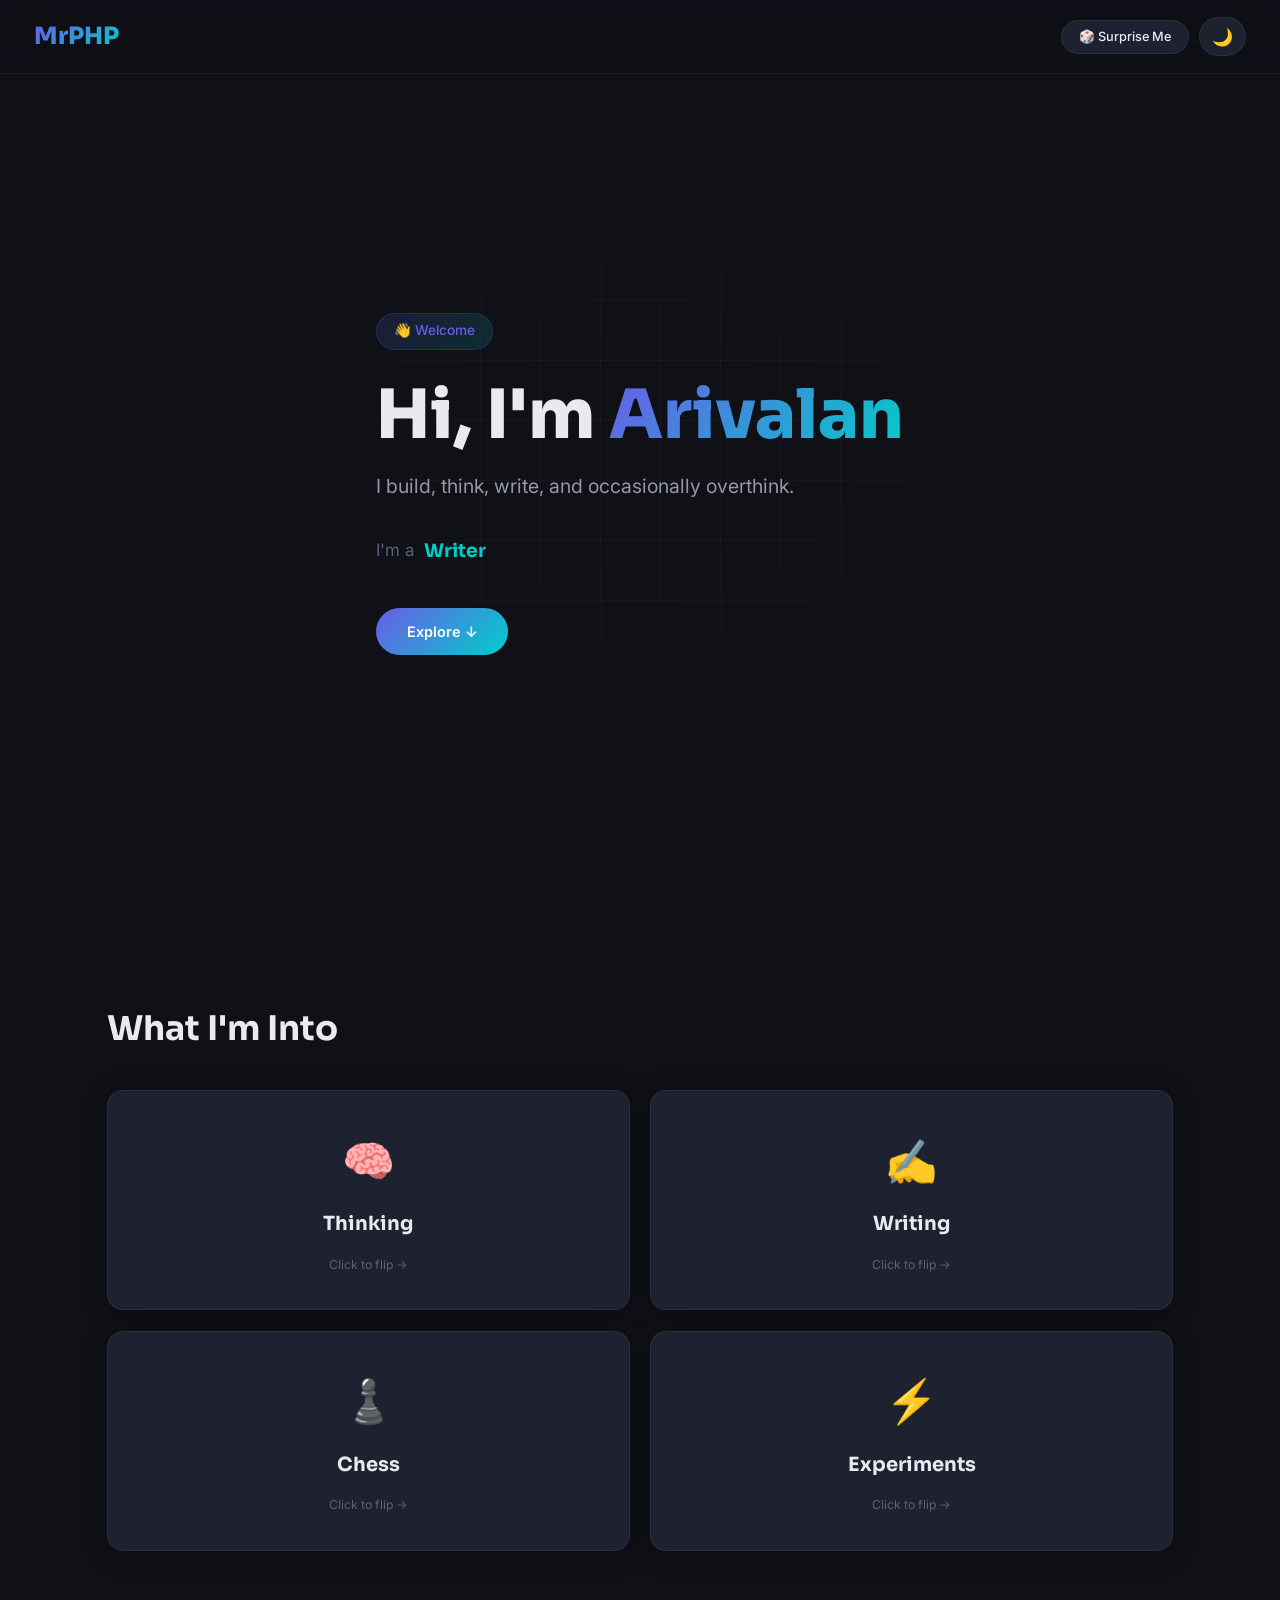
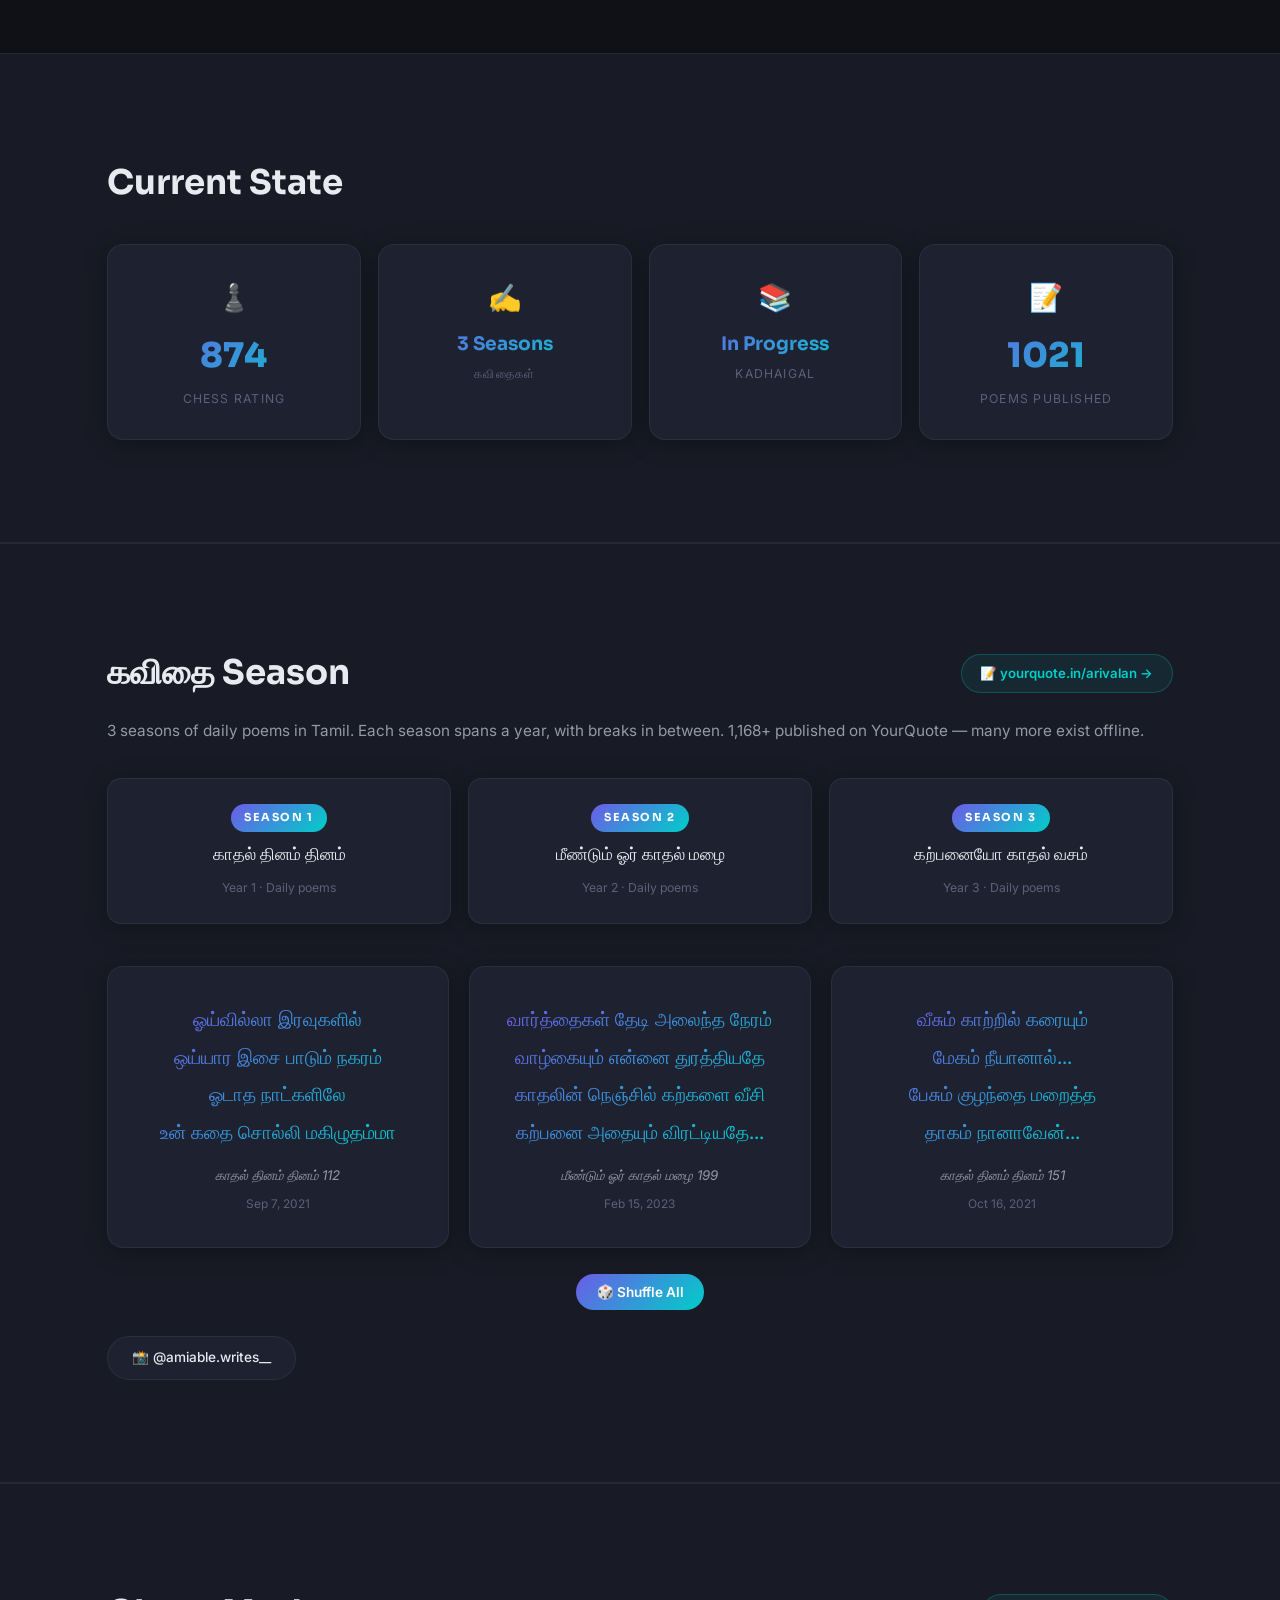
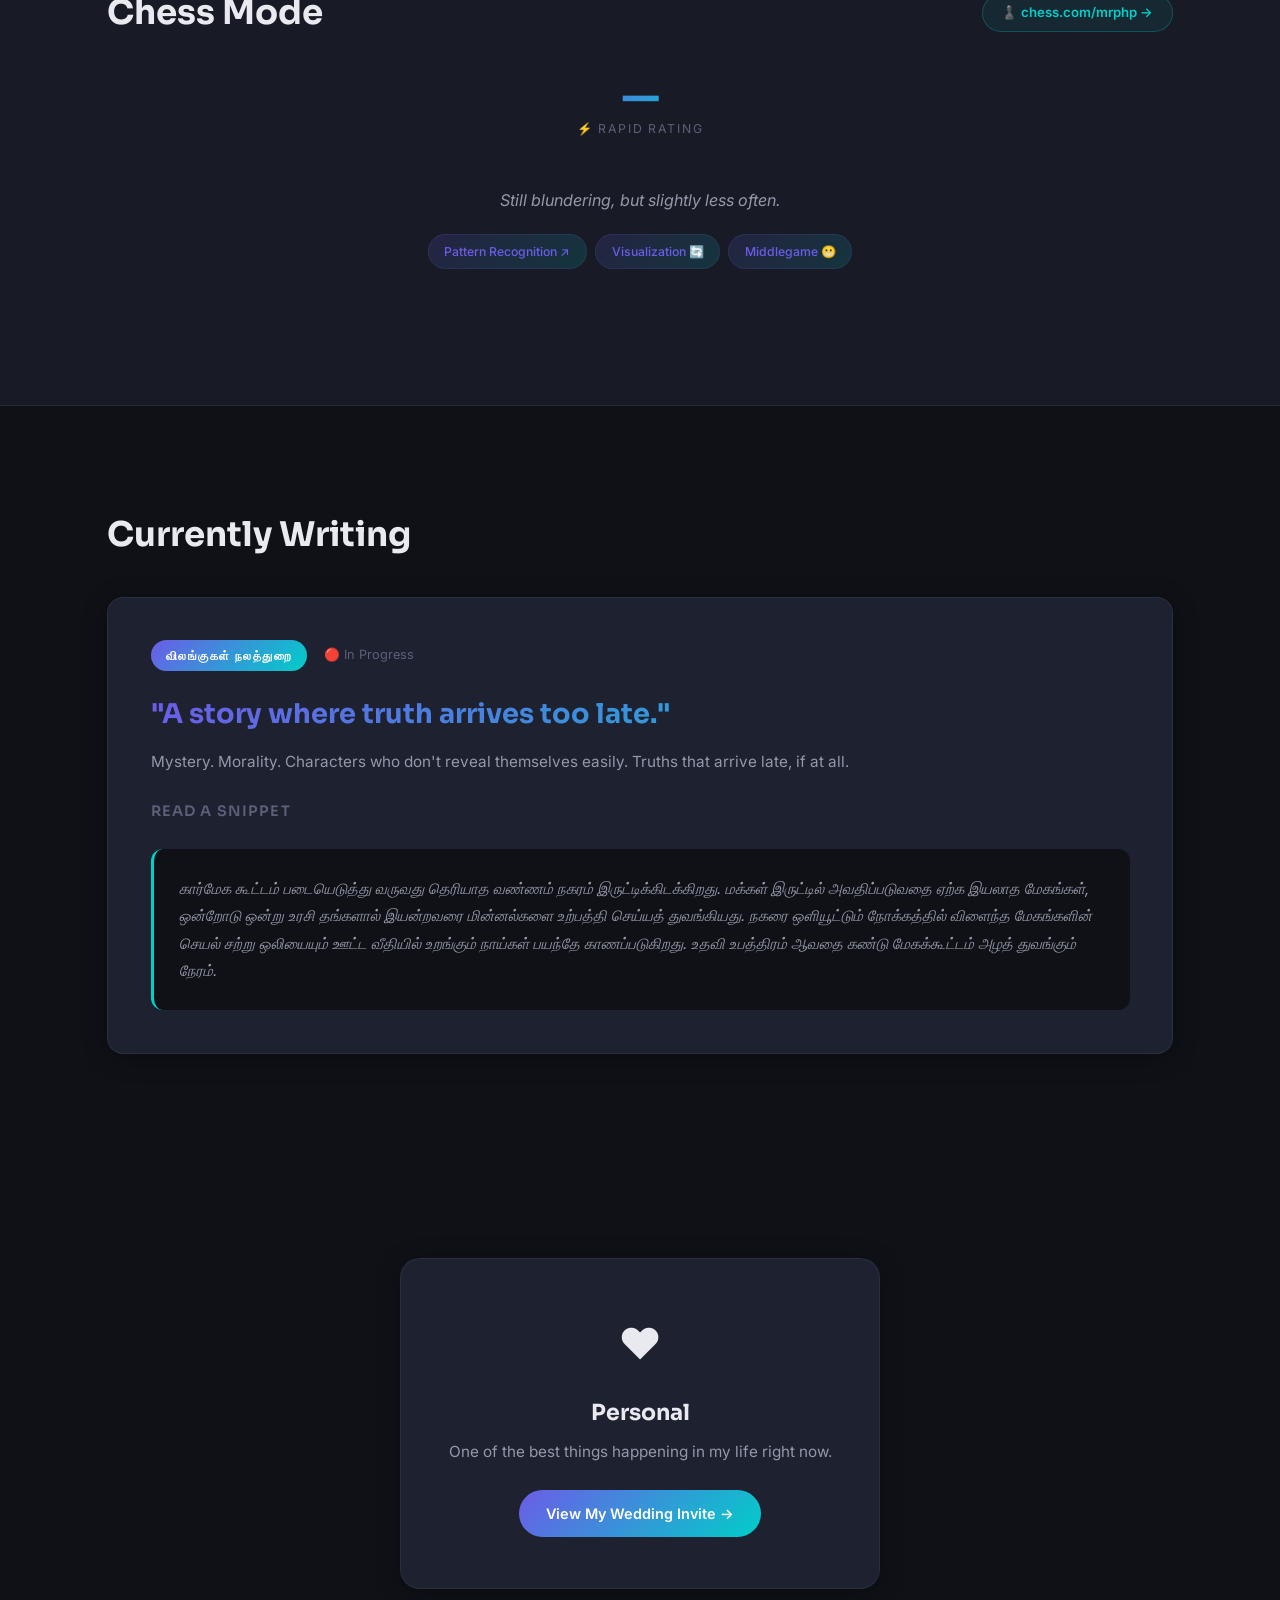
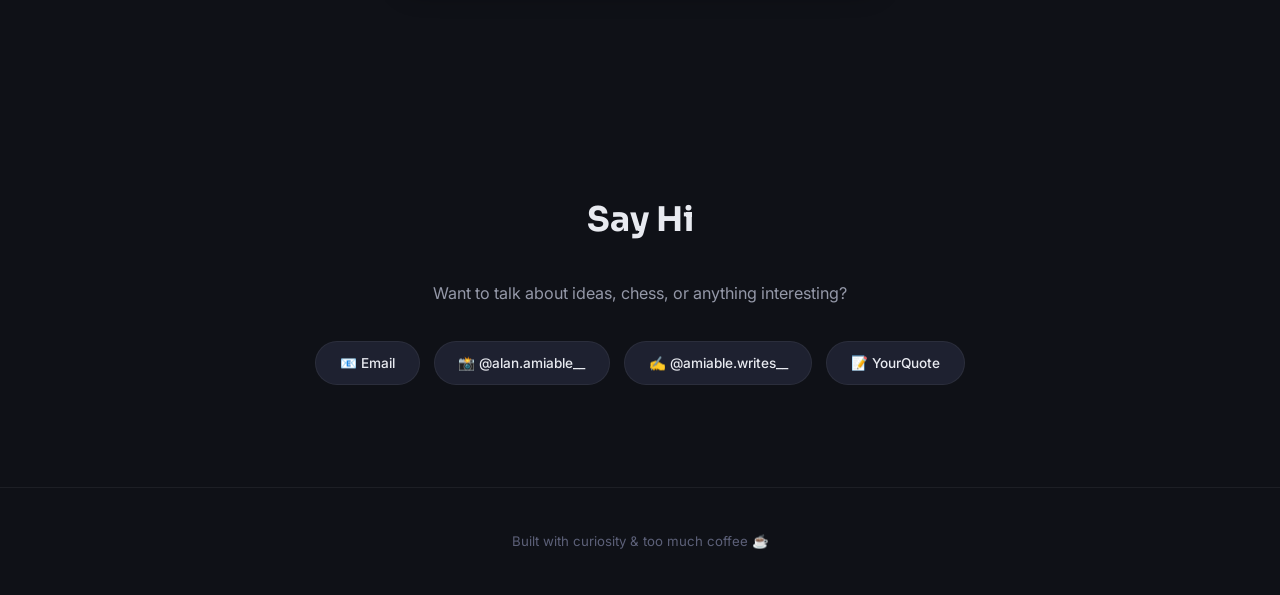
==== index.html @ 7b9184a6 "Initial commit: personal website with dynamic poem display, chess stats, and novel section" ====
<!DOCTYPE html>
<html lang="en" data-theme="dark">
<head>
  <meta charset="UTF-8">
  <meta name="viewport" content="width=device-width, initial-scale=1.0">
  <title>Arivalan Paramasivan</title>
  <meta name="description" content="I build, think, write, and occasionally overthink.">
  <link rel="preconnect" href="https://fonts.googleapis.com">
  <link rel="preconnect" href="https://fonts.gstatic.com" crossorigin>
  <link href="https://fonts.googleapis.com/css2?family=Sora:wght@400;600;700;800&family=Inter:wght@300;400;500;600&display=swap" rel="stylesheet">
  <link rel="stylesheet" href="style.css">
</head>
<body>

  <!-- Top Bar -->
  <header class="topbar">
    <span class="topbar-logo">MrPHP</span>
    <div class="topbar-actions">
      <button class="btn-surprise" id="surpriseBtn" title="Surprise Me">🎲 Surprise Me</button>
      <button class="btn-theme" id="themeToggle" title="Toggle theme">
        <span class="theme-icon">🌙</span>
      </button>
    </div>
  </header>

  <!-- Hero -->
  <section class="hero" id="hero">
    <div class="container">
      <div class="hero-badge">👋 Welcome</div>
      <h1 class="hero-title">Hi, I'm <span class="gradient-text">Arivalan</span></h1>
      <p class="hero-sub">I build, think, write, and occasionally overthink.</p>
      <div class="hero-roles">
        <span class="role-label">I'm a</span>
        <span class="role-value" id="roleRotator">Writer</span>
      </div>
      <a href="#interests" class="hero-cta">Explore ↓</a>
    </div>
    <div class="hero-grid-bg"></div>
  </section>

  <!-- What I'm Into -->
  <section class="section" id="interests">
    <div class="container">
      <h2 class="section-title">What I'm Into</h2>
      <div class="interest-grid">

        <div class="interest-card" data-card="thinking">
          <div class="card-inner">
            <div class="card-front">
              <span class="card-emoji">🧠</span>
              <h3>Thinking</h3>
              <p class="card-hint">Click to flip →</p>
            </div>
            <div class="card-back">
              <h3>🧠 Thinking</h3>
              <ul class="idea-list">
                <li>Most problems are badly framed questions.</li>
                <li>Certainty closes more doors than it opens.</li>
                <li>The best arguments are the ones you have with yourself.</li>
              </ul>
            </div>
          </div>
        </div>

        <div class="interest-card" data-card="writing">
          <div class="card-inner">
            <div class="card-front">
              <span class="card-emoji">✍️</span>
              <h3>Writing</h3>
              <p class="card-hint">Click to flip →</p>
            </div>
            <div class="card-back">
              <h3>✍️ Writing</h3>
              <p>Tamil novel in progress — mystery, morality & truth.</p>
              <p>3 seasons of daily poems · 1,168+ published</p>
              <div class="writing-links">
                <a href="https://www.yourquote.in/arivalan" class="chess-card-link" target="_blank" rel="noopener noreferrer">YourQuote →</a>
                <a href="https://www.instagram.com/amiable.writes__" class="chess-card-link" target="_blank" rel="noopener noreferrer">@amiable.writes__ →</a>
              </div>
            </div>
          </div>
        </div>

        <div class="interest-card" data-card="chess">
          <div class="card-inner">
            <div class="card-front">
              <span class="card-emoji">♟️</span>
              <h3>Chess</h3>
              <p class="card-hint">Click to flip →</p>
            </div>
            <div class="card-back">
              <h3>♟️ Chess</h3>
              <div class="chess-stats-mini" id="cardChessStats">
                <div class="chess-stat"><span class="stat-num" id="cardRapidRating">—</span><span class="stat-label">Rapid</span></div>
              </div>
              <p>Still blundering, but slightly less often.</p>
              <a href="https://www.chess.com/member/mrphp" class="chess-card-link" target="_blank" rel="noopener noreferrer">chess.com/mrphp →</a>
            </div>
          </div>
        </div>

        <div class="interest-card" data-card="experiments">
          <div class="card-inner">
            <div class="card-front">
              <span class="card-emoji">⚡</span>
              <h3>Experiments</h3>
              <p class="card-hint">Click to flip →</p>
            </div>
            <div class="card-back">
              <h3>⚡ Experiments</h3>
              <ul class="idea-list">
                <li>Building random side projects nobody asked for</li>
                <li>Exploring how psychology shapes decisions</li>
                <li>Trying to figure out what "done" really means</li>
              </ul>
            </div>
          </div>
        </div>
        </div>

      </div>
    </div>
  </section>

  <!-- Live Stats -->
  <section class="section section-stats" id="stats">
    <div class="container">
      <h2 class="section-title">Current State</h2>
      <div class="stats-grid">
        <div class="stat-card">
          <span class="stat-icon">♟️</span>
          <span class="stat-number" id="statChessRating" data-target="1000">0</span>
          <span class="stat-desc">Chess Rating</span>
        </div>
        <div class="stat-card">
          <span class="stat-icon">✍️</span>
          <span class="stat-number-text">3 Seasons</span>
          <span class="stat-desc">கவிதைகள்</span>
        </div>
        <div class="stat-card">
          <span class="stat-icon">📚</span>
          <span class="stat-number-text">In Progress</span>
          <span class="stat-desc">kadhaigal</span>
        </div>
        <div class="stat-card">
          <span class="stat-icon">📝</span>
          <span class="stat-number" id="statPoemCount" data-target="1168">0</span>
          <span class="stat-desc">Poems Published</span>
        </div>
      </div>
    </div>
  </section>

  <!-- Poem Section -->
  <section class="section section-poem" id="poem">
    <div class="container">
      <div class="poem-header">
        <h2 class="section-title">கவிதை Season</h2>
        <a href="https://www.yourquote.in/arivalan" class="chess-profile-link" target="_blank" rel="noopener noreferrer">📝 yourquote.in/arivalan →</a>
      </div>
      <p class="poem-subtitle">3 seasons of daily poems in Tamil. Each season spans a year, with breaks in between. <span id="yqPostCount">1,168</span>+ published on YourQuote — many more exist offline.</p>
      <div class="poem-seasons">
        <div class="season-card" data-season="காதல் தினம் தினம்">
          <span class="season-badge">Season 1</span>
          <span class="season-label">காதல் தினம் தினம்</span>
          <span class="season-meta">Year 1 · Daily poems</span>
        </div>
        <div class="season-card" data-season="மீண்டும் ஓர் காதல் மழை">
          <span class="season-badge">Season 2</span>
          <span class="season-label">மீண்டும் ஓர் காதல் மழை</span>
          <span class="season-meta">Year 2 · Daily poems</span>
        </div>
        <div class="season-card" data-season="கற்பனையோ காதல் வசம்">
          <span class="season-badge">Season 3</span>
          <span class="season-label">கற்பனையோ காதல் வசம்</span>
          <span class="season-meta">Year 3 · Daily poems</span>
        </div>
      </div>
      <div class="poem-trio" id="poemTrio">
        <div class="poem-card" id="poemCard0">
          <p class="poem-text">காதல் தினம் தினம்</p>
          <span class="poem-caption"></span>
          <span class="poem-date"></span>
        </div>
        <div class="poem-card" id="poemCard1">
          <p class="poem-text">மீண்டும் ஓர் காதல் மழை</p>
          <span class="poem-caption"></span>
          <span class="poem-date"></span>
        </div>
        <div class="poem-card" id="poemCard2">
          <p class="poem-text">கற்பனையோ காதல் வசம்</p>
          <span class="poem-caption"></span>
          <span class="poem-date"></span>
        </div>
      </div>
      <div class="poem-controls">
        <button class="btn-generate" id="shufflePoem">🎲 Shuffle All</button>
      </div>
      <div class="poem-links">
        <a href="https://www.instagram.com/amiable.writes__" class="contact-chip" target="_blank" rel="noopener noreferrer">📸 @amiable.writes__</a>
      </div>
    </div>
  </section>



  <!-- Chess -->
  <section class="section section-chess" id="chess">
    <div class="container">
      <div class="chess-title-row">
        <h2 class="section-title">Chess Mode</h2>
        <a href="https://www.chess.com/member/mrphp" class="chess-profile-link" target="_blank" rel="noopener noreferrer">♟️ chess.com/mrphp →</a>
      </div>
      <div class="chess-info-centered">
        <div class="chess-ratings-row" id="chessRatings">
          <div class="chess-rating-big">
            <span class="rating-num" id="rapidRating">—</span>
            <span class="rating-label">⚡ Rapid Rating</span>
          </div>
        </div>
        <div class="chess-record" id="chessRecord"></div>
        <p class="chess-tagline">Still blundering, but slightly less often.</p>
        <div class="chess-traits">
          <span class="trait">Pattern Recognition ↗</span>
          <span class="trait">Visualization 🔄</span>
          <span class="trait">Middlegame 😬</span>
        </div>
        <div class="chess-last-online" id="chessLastOnline"></div>
      </div>
    </div>
  </section>

  <!-- Novel -->
  <section class="section" id="novel">
    <div class="container">
      <h2 class="section-title">Currently Writing</h2>
      <div class="novel-card">
        <div class="novel-top">
          <span class="novel-badge">விலங்குகள் நலத்துறை</span>
          <span class="novel-status">🔴 In Progress</span>
        </div>
        <p class="novel-hook">"A story where truth arrives too late."</p>
        <p class="novel-desc">Mystery. Morality. Characters who don't reveal themselves easily. Truths that arrive late, if at all.</p>
        <h4 class="novel-snippet-header">Read a snippet</h4>
        <div class="novel-snippet open">
          <p class="novel-snippet-tamil">கார்மேக கூட்டம் படையெடுத்து வருவது தெரியாத வண்ணம் நகரம் இருட்டிக்கிடக்கிறது. மக்கள் இருட்டில் அவதிப்படுவதை ஏற்க இயலாத மேகங்கள், ஒன்றோடு ஒன்று உரசி தங்களால் இயன்றவரை மின்னல்களை உற்பத்தி செய்யத் துவங்கியது. நகரை ஒளியூட்டும் நோக்கத்தில் விளைந்த மேகங்களின் செயல் சற்று ஒலியையும் ஊட்ட வீதியில் உறங்கும் நாய்கள் பயந்தே காணப்படுகிறது. உதவி உபத்திரம் ஆவதை கண்டு மேகக்கூட்டம் அழத் துவங்கும் நேரம்.</p>
        </div>
      </div>
    </div>
  </section>

  <!-- Personal / Wedding -->
  <section class="section" id="personal">
    <div class="container">
      <div class="personal-card">
        <div class="personal-emoji">❤️</div>
        <h3>Personal</h3>
        <p>One of the best things happening in my life right now.</p>
        <a href="https://akshaya.weds.arivalan.in" class="wedding-link" target="_blank" rel="noopener noreferrer">
          View My Wedding Invite →
        </a>
      </div>
    </div>
  </section>

  <!-- Contact -->
  <section class="section" id="contact">
    <div class="container">
      <h2 class="section-title">Say Hi</h2>
      <p class="contact-sub">Want to talk about ideas, chess, or anything interesting?</p>
      <div class="contact-links">
        <a href="mailto:hello@arivalan.in" class="contact-chip">📧 Email</a>
        <a href="https://www.instagram.com/alan.amiable__" class="contact-chip" target="_blank" rel="noopener noreferrer">📸 @alan.amiable__</a>
        <a href="https://www.instagram.com/amiable.writes__" class="contact-chip" target="_blank" rel="noopener noreferrer">✍️ @amiable.writes__</a>
        <a href="https://www.yourquote.in/arivalan" class="contact-chip" target="_blank" rel="noopener noreferrer">📝 YourQuote</a>
      </div>
    </div>
  </section>

  <!-- Footer -->
  <footer class="footer">
    <p>Built with curiosity & too much coffee ☕</p>
  </footer>

  <script src="script.js"></script>
</body>
</html>
---- style.css ----
/* ============================================
   Arivalan — Interactive Personal Site
   ============================================ */

*, *::before, *::after { margin: 0; padding: 0; box-sizing: border-box; }

/* --- Theme Variables --- */
[data-theme="dark"] {
  --bg-primary: #0f1117;
  --bg-secondary: #181b25;
  --bg-card: #1e2130;
  --bg-card-hover: #262a3a;
  --text-primary: #e8eaf0;
  --text-secondary: #9498a8;
  --text-muted: #5c6078;
  --border: rgba(255, 255, 255, 0.06);
  --accent-1: #6c5ce7;
  --accent-2: #00cec9;
  --accent-3: #0984e3;
  --gradient: linear-gradient(135deg, #6c5ce7, #00cec9);
  --gradient-subtle: linear-gradient(135deg, rgba(108,92,231,0.15), rgba(0,206,201,0.15));
  --shadow-card: 0 4px 24px rgba(0,0,0,0.3);
  --shadow-card-hover: 0 12px 40px rgba(0,0,0,0.45);
}

[data-theme="light"] {
  --bg-primary: #f5f6fa;
  --bg-secondary: #ebedf3;
  --bg-card: #ffffff;
  --bg-card-hover: #f0f1f5;
  --text-primary: #1a1c2b;
  --text-secondary: #5a5e72;
  --text-muted: #9498a8;
  --border: rgba(0, 0, 0, 0.06);
  --accent-1: #6c5ce7;
  --accent-2: #00b894;
  --accent-3: #0984e3;
  --gradient: linear-gradient(135deg, #6c5ce7, #00b894);
  --gradient-subtle: linear-gradient(135deg, rgba(108,92,231,0.08), rgba(0,184,148,0.08));
  --shadow-card: 0 4px 20px rgba(0,0,0,0.06);
  --shadow-card-hover: 0 12px 36px rgba(0,0,0,0.1);
}

html { scroll-behavior: smooth; font-size: 17px; }

body {
  font-family: 'Inter', -apple-system, sans-serif;
  background: var(--bg-primary);
  color: var(--text-primary);
  line-height: 1.6;
  font-weight: 400;
  overflow-x: hidden;
  transition: background 0.4s ease, color 0.4s ease;
}

::selection {
  background: var(--accent-1);
  color: #fff;
}

.container {
  max-width: 1100px;
  margin: 0 auto;
  padding: 0 1rem;
}

/* --- Top Bar --- */
.topbar {
  position: fixed;
  top: 0;
  left: 0;
  right: 0;
  z-index: 200;
  display: flex;
  align-items: center;
  justify-content: space-between;
  padding: 1rem 2rem;
  background: rgba(15, 17, 23, 0.7);
  backdrop-filter: blur(16px);
  -webkit-backdrop-filter: blur(16px);
  border-bottom: 1px solid var(--border);
  transition: background 0.4s ease;
}

[data-theme="light"] .topbar {
  background: rgba(245, 246, 250, 0.8);
}

.topbar-logo {
  font-family: 'Sora', sans-serif;
  font-size: 1.4rem;
  font-weight: 800;
  background: var(--gradient);
  -webkit-background-clip: text;
  -webkit-text-fill-color: transparent;
  background-clip: text;
}

.topbar-actions {
  display: flex;
  align-items: center;
  gap: 0.6rem;
}

.btn-surprise, .btn-theme {
  font-family: 'Inter', sans-serif;
  font-size: 0.75rem;
  font-weight: 500;
  padding: 0.5rem 1rem;
  border-radius: 100px;
  border: 1px solid var(--border);
  background: var(--bg-card);
  color: var(--text-primary);
  cursor: pointer;
  transition: all 0.3s ease;
}

.btn-surprise:hover, .btn-theme:hover {
  background: var(--bg-card-hover);
  border-color: var(--accent-1);
  transform: translateY(-1px);
}

.btn-theme {
  padding: 0.5rem 0.7rem;
}

.theme-icon { font-size: 1rem; }

/* --- Hero --- */
.hero {
  min-height: 100vh;
  display: flex;
  align-items: center;
  position: relative;
  overflow: hidden;
  padding-top: 4rem;
}

.hero-grid-bg {
  position: absolute;
  inset: 0;
  background-image:
    linear-gradient(var(--border) 1px, transparent 1px),
    linear-gradient(90deg, var(--border) 1px, transparent 1px);
  background-size: 60px 60px;
  mask-image: radial-gradient(ellipse 60% 60% at 50% 50%, black 20%, transparent 70%);
  -webkit-mask-image: radial-gradient(ellipse 60% 60% at 50% 50%, black 20%, transparent 70%);
  opacity: 0.5;
}

.hero .container {
  position: relative;
  z-index: 1;
}

.hero-badge {
  display: inline-block;
  font-size: 0.8rem;
  font-weight: 500;
  padding: 0.4rem 1rem;
  border-radius: 100px;
  background: var(--gradient-subtle);
  color: var(--accent-1);
  border: 1px solid rgba(108,92,231,0.2);
  margin-bottom: 1.5rem;
  animation: fadeInDown 0.6s ease;
}

.hero-title {
  font-family: 'Sora', sans-serif;
  font-size: 4rem;
  font-weight: 800;
  line-height: 1.15;
  margin-bottom: 1rem;
  animation: fadeInDown 0.6s ease 0.15s both;
}

.gradient-text {
  background: var(--gradient);
  -webkit-background-clip: text;
  -webkit-text-fill-color: transparent;
  background-clip: text;
}

.hero-sub {
  font-size: 1.15rem;
  color: var(--text-secondary);
  margin-bottom: 2rem;
  max-width: 500px;
  animation: fadeInDown 0.6s ease 0.3s both;
}

.hero-roles {
  display: flex;
  align-items: center;
  gap: 0.6rem;
  margin-bottom: 2.5rem;
  animation: fadeInDown 0.6s ease 0.45s both;
}

.role-label {
  font-size: 1rem;
  color: var(--text-muted);
}

.role-value {
  font-family: 'Sora', sans-serif;
  font-size: 1.1rem;
  font-weight: 700;
  color: var(--accent-2);
  min-width: 160px;
  transition: opacity 0.3s ease;
}

.hero-cta {
  display: inline-flex;
  align-items: center;
  font-family: 'Inter', sans-serif;
  font-size: 0.85rem;
  font-weight: 600;
  color: #fff;
  background: var(--gradient);
  padding: 0.7rem 1.8rem;
  border-radius: 100px;
  text-decoration: none;
  transition: all 0.3s ease;
  animation: fadeInDown 0.6s ease 0.6s both;
}

.hero-cta:hover {
  transform: translateY(-3px);
  box-shadow: 0 8px 30px rgba(108,92,231,0.35);
}

/* --- Section Shared --- */
.section {
  padding: 6rem 0;
}

.section-title {
  font-family: 'Sora', sans-serif;
  font-size: 2rem;
  font-weight: 700;
  margin-bottom: 2rem;
}

/* --- Interest Cards (3D Flip) --- */
.interest-grid {
  display: grid;
  grid-template-columns: 1fr 1fr;
  gap: 1.2rem;
}

.interest-card {
  position: relative;
  border-radius: 16px;
  perspective: 800px;
  cursor: pointer;
  height: 220px;
}

.card-inner {
  position: relative;
  width: 100%;
  height: 100%;
  transition: transform 0.6s cubic-bezier(0.4, 0, 0.2, 1);
  transform-style: preserve-3d;
}

.interest-card.flipped .card-inner {
  transform: rotateY(180deg);
}

.card-front,
.card-back {
  position: absolute;
  top: 0;
  left: 0;
  width: 100%;
  height: 100%;
  backface-visibility: hidden;
  -webkit-backface-visibility: hidden;
  border-radius: 16px;
  background: var(--bg-card);
  border: 1px solid var(--border);
  box-shadow: var(--shadow-card);
  overflow: hidden;
}

.interest-card:hover .card-inner {
  box-shadow: var(--shadow-card-hover);
}

.card-front {
  padding: 2rem;
  text-align: center;
  display: flex;
  flex-direction: column;
  align-items: center;
  justify-content: center;
}

.card-emoji {
  font-size: 2.5rem;
  display: block;
  margin-bottom: 0.8rem;
}

.card-front h3 {
  font-family: 'Sora', sans-serif;
  font-size: 1.15rem;
  font-weight: 700;
  margin-bottom: 0.3rem;
}

.card-hint {
  font-size: 0.72rem;
  color: var(--text-muted);
  margin-top: 0.6rem;
}

.card-back {
  transform: rotateY(180deg);
  padding: 1.5rem;
  display: flex;
  flex-direction: column;
  justify-content: center;
  overflow-y: auto;
}

.card-back h3 {
  font-family: 'Sora', sans-serif;
  font-size: 1rem;
  font-weight: 700;
  margin-bottom: 0.8rem;
}

.card-back p {
  font-size: 0.82rem;
  color: var(--text-secondary);
  margin-bottom: 0.5rem;
  line-height: 1.6;
}

.idea-list {
  list-style: none;
  display: flex;
  flex-direction: column;
  gap: 0.5rem;
}

.idea-list li {
  font-size: 0.82rem;
  color: var(--text-secondary);
  padding: 0.5rem 0.8rem;
  background: var(--bg-primary);
  border-radius: 8px;
  border-left: 3px solid var(--accent-1);
  line-height: 1.4;
}

.writing-links {
  display: flex;
  gap: 0.6rem;
  flex-wrap: wrap;
  margin-top: 0.4rem;
}

.chess-stats-mini {
  display: flex;
  gap: 2rem;
  margin-bottom: 0.5rem;
}

.chess-stat {
  display: flex;
  flex-direction: column;
}

.stat-num {
  font-family: 'Sora', sans-serif;
  font-size: 1.8rem;
  font-weight: 800;
  background: var(--gradient);
  -webkit-background-clip: text;
  -webkit-text-fill-color: transparent;
  background-clip: text;
}

.stat-label {
  font-size: 0.7rem;
  color: var(--text-muted);
  text-transform: uppercase;
  letter-spacing: 0.1em;
}

/* --- Stats --- */
.section-stats {
  background: var(--bg-secondary);
  border-top: 1px solid var(--border);
  border-bottom: 1px solid var(--border);
}

.stats-grid {
  display: grid;
  grid-template-columns: repeat(4, 1fr);
  gap: 1rem;
}

.stat-card {
  text-align: center;
  padding: 1.8rem 1rem;
  background: var(--bg-card);
  border-radius: 16px;
  border: 1px solid var(--border);
  box-shadow: var(--shadow-card);
  transition: transform 0.3s ease, box-shadow 0.3s ease;
}

.stat-card:hover {
  transform: translateY(-4px);
  box-shadow: var(--shadow-card-hover);
}

.stat-icon {
  font-size: 1.6rem;
  display: block;
  margin-bottom: 0.6rem;
}

.stat-number, .stat-number-text {
  font-family: 'Sora', sans-serif;
  font-size: 2rem;
  font-weight: 800;
  display: block;
  background: var(--gradient);
  -webkit-background-clip: text;
  -webkit-text-fill-color: transparent;
  background-clip: text;
}

.stat-number-text {
  font-size: 1.1rem;
  font-weight: 700;
}

.stat-desc {
  font-size: 0.72rem;
  color: var(--text-muted);
  text-transform: uppercase;
  letter-spacing: 0.1em;
  margin-top: 0.3rem;
  display: block;
}

/* --- Snippets Carousel --- */
.snippets-carousel {
  position: relative;
}

.snippets-track {
  display: flex;
  gap: 1rem;
  overflow-x: auto;
  scroll-snap-type: x mandatory;
  scrollbar-width: none;
  -ms-overflow-style: none;
  padding-bottom: 1rem;
}

.snippets-track::-webkit-scrollbar { display: none; }

.snippet-card {
  flex: 0 0 300px;
  scroll-snap-align: start;
  background: var(--bg-card);
  border: 1px solid var(--border);
  border-radius: 16px;
  padding: 2rem;
  box-shadow: var(--shadow-card);
  transition: all 0.3s ease;
  cursor: default;
}

.snippet-card:hover {
  transform: translateY(-4px);
  box-shadow: var(--shadow-card-hover);
  border-color: var(--accent-2);
}

.snippet-card p {
  font-size: 0.95rem;
  color: var(--text-secondary);
  font-style: italic;
  line-height: 1.7;
}

.carousel-controls {
  display: flex;
  gap: 0.5rem;
  margin-top: 1.2rem;
}

.carousel-btn {
  width: 40px;
  height: 40px;
  border-radius: 10px;
  background: var(--bg-card);
  border: 1px solid var(--border);
  color: var(--text-primary);
  font-size: 1rem;
  cursor: pointer;
  transition: all 0.3s ease;
}

.carousel-btn:hover {
  background: var(--accent-1);
  color: #fff;
  border-color: var(--accent-1);
}

/* --- Random Thoughts --- */
.thoughts-header {
  display: flex;
  align-items: center;
  justify-content: space-between;
  flex-wrap: wrap;
  gap: 1rem;
  margin-bottom: 2rem;
}

.thoughts-header .section-title {
  margin-bottom: 0;
}

.btn-generate {
  font-family: 'Inter', sans-serif;
  font-size: 0.8rem;
  font-weight: 600;
  padding: 0.6rem 1.2rem;
  border-radius: 100px;
  background: var(--gradient);
  color: #fff;
  border: none;
  cursor: pointer;
  transition: all 0.3s ease;
}

.btn-generate:hover {
  transform: translateY(-2px);
  box-shadow: 0 6px 24px rgba(108,92,231,0.3);
}

.generated-thought {
  background: var(--bg-card);
  border: 1px solid var(--border);
  border-radius: 16px;
  padding: 1.5rem 2rem;
  margin-bottom: 2rem;
  min-height: 60px;
  display: flex;
  align-items: center;
  box-shadow: var(--shadow-card);
  transition: border-color 0.3s ease;
}

.generated-thought.flash {
  border-color: var(--accent-1);
}

.generated-thought p {
  font-size: 1rem;
  font-style: italic;
  color: var(--text-secondary);
}

.thoughts-grid {
  display: grid;
  grid-template-columns: repeat(3, 1fr);
  gap: 1rem;
}

.thought-tile {
  background: var(--bg-card);
  border: 1px solid var(--border);
  border-radius: 14px;
  padding: 1.5rem;
  text-align: center;
  cursor: default;
  position: relative;
  overflow: hidden;
  min-height: 100px;
  display: flex;
  align-items: center;
  justify-content: center;
  box-shadow: var(--shadow-card);
  transition: all 0.4s ease;
}

.thought-tile:hover {
  background: var(--accent-1);
  border-color: var(--accent-1);
  transform: translateY(-3px) scale(1.02);
  box-shadow: 0 8px 30px rgba(108,92,231,0.35);
}

.thought-visible {
  font-size: 0.8rem;
  font-weight: 600;
  color: var(--text-muted);
  text-transform: uppercase;
  letter-spacing: 0.12em;
  transition: opacity 0.3s ease;
}

.thought-hidden {
  position: absolute;
  inset: 0;
  display: flex;
  align-items: center;
  justify-content: center;
  padding: 1.2rem;
  font-size: 0.88rem;
  color: #fff;
  font-weight: 500;
  opacity: 0;
  transition: opacity 0.3s ease;
  line-height: 1.5;
}

.thought-tile:hover .thought-visible { opacity: 0; }
.thought-tile:hover .thought-hidden { opacity: 1; }

/* --- Chess Section --- */
.section-chess {
  background: var(--bg-secondary);
  border-top: 1px solid var(--border);
  border-bottom: 1px solid var(--border);
}

.chess-title-row {
  display: flex;
  align-items: center;
  justify-content: space-between;
  flex-wrap: wrap;
  gap: 1rem;
  margin-bottom: 2rem;
}

.chess-title-row .section-title {
  margin-bottom: 0;
}

.chess-profile-link {
  font-family: 'Inter', sans-serif;
  font-size: 0.78rem;
  font-weight: 600;
  color: var(--accent-2);
  text-decoration: none;
  padding: 0.45rem 1.1rem;
  border-radius: 100px;
  border: 1px solid rgba(0,206,201,0.25);
  background: rgba(0,206,201,0.08);
  transition: all 0.3s ease;
}

.chess-profile-link:hover {
  background: var(--accent-2);
  color: #fff;
  border-color: var(--accent-2);
  transform: translateY(-2px);
}

.chess-info-centered {
  display: flex;
  flex-direction: column;
  align-items: center;
  text-align: center;
  gap: 1.2rem;
}

.chess-info-centered .chess-ratings-row {
  justify-content: center;
}

.chess-info-centered .chess-record {
  justify-content: center;
}

.chess-info-centered .chess-traits {
  justify-content: center;
}

.mini-board {
  display: grid;
  grid-template-columns: repeat(8, 1fr);
  aspect-ratio: 1;
  border-radius: 12px;
  overflow: hidden;
  box-shadow: var(--shadow-card);
  border: 2px solid var(--border);
}

.board-cell {
  aspect-ratio: 1;
  display: flex;
  align-items: center;
  justify-content: center;
  font-size: 1.3rem;
  transition: background 0.2s ease;
  cursor: default;
  user-select: none;
}

.board-cell.light { background: #e8dcc8; }
.board-cell.dark { background: #b58863; }

.board-cell:hover {
  filter: brightness(1.1);
}

.chess-info {
  display: flex;
  flex-direction: column;
  gap: 1.2rem;
}

.chess-ratings-row {
  display: flex;
  gap: 2rem;
  flex-wrap: wrap;
}

.chess-rating-big {
  display: flex;
  flex-direction: column;
}

.rating-num {
  font-family: 'Sora', sans-serif;
  font-size: 2.4rem;
  font-weight: 800;
  background: var(--gradient);
  -webkit-background-clip: text;
  -webkit-text-fill-color: transparent;
  background-clip: text;
  line-height: 1.1;
}

.chess-record {
  display: flex;
  gap: 1rem;
  flex-wrap: wrap;
  margin-top: 0.5rem;
}

.record-item {
  font-size: 0.72rem;
  font-weight: 600;
  padding: 0.3rem 0.7rem;
  border-radius: 8px;
  background: var(--bg-card);
  border: 1px solid var(--border);
}

.record-item.wins { color: #00b894; }
.record-item.losses { color: #e17055; }
.record-item.draws { color: var(--text-muted); }

.chess-last-online {
  margin-top: 0.8rem;
  font-size: 0.72rem;
  color: var(--text-muted);
}

.chess-card-link {
  display: inline-block;
  margin-top: 0.8rem;
  font-size: 0.78rem;
  font-weight: 600;
  color: var(--accent-2);
  text-decoration: none;
  transition: color 0.3s ease;
}

.chess-card-link:hover {
  color: var(--accent-1);
}

.rating-label {
  font-size: 0.72rem;
  text-transform: uppercase;
  letter-spacing: 0.15em;
  color: var(--text-muted);
}

.chess-tagline {
  font-size: 0.95rem;
  color: var(--text-secondary);
  font-style: italic;
}

.chess-traits {
  display: flex;
  flex-wrap: wrap;
  gap: 0.5rem;
}

.trait {
  font-size: 0.72rem;
  font-weight: 500;
  padding: 0.4rem 0.9rem;
  border-radius: 100px;
  background: var(--gradient-subtle);
  color: var(--accent-1);
  border: 1px solid rgba(108,92,231,0.15);
}

/* --- Novel --- */
.novel-card {
  background: var(--bg-card);
  border: 1px solid var(--border);
  border-radius: 16px;
  padding: 2.5rem;
  box-shadow: var(--shadow-card);
}

.novel-top {
  display: flex;
  align-items: center;
  gap: 1rem;
  margin-bottom: 1.5rem;
}

.novel-badge {
  font-size: 0.7rem;
  font-weight: 600;
  text-transform: uppercase;
  letter-spacing: 0.12em;
  padding: 0.35rem 0.9rem;
  border-radius: 100px;
  background: var(--gradient);
  color: #fff;
}

.novel-status {
  font-size: 0.75rem;
  color: var(--text-muted);
}

.novel-hook {
  font-family: 'Sora', sans-serif;
  font-size: 1.6rem;
  font-weight: 700;
  margin-bottom: 1rem;
  line-height: 1.3;
  background: var(--gradient);
  -webkit-background-clip: text;
  -webkit-text-fill-color: transparent;
  background-clip: text;
}

.novel-desc {
  font-size: 0.9rem;
  color: var(--text-secondary);
  margin-bottom: 1.5rem;
  line-height: 1.7;
}

.btn-snippet {
  font-family: 'Inter', sans-serif;
  font-size: 0.8rem;
  font-weight: 600;
  padding: 0.5rem 1.2rem;
  border-radius: 10px;
  background: var(--bg-primary);
  color: var(--text-primary);
  border: 1px solid var(--border);
  cursor: pointer;
  transition: all 0.3s ease;
}

.btn-snippet:hover {
  background: var(--accent-1);
  color: #fff;
  border-color: var(--accent-1);
}

.novel-snippet {
  margin-top: 1.5rem;
  padding: 1.5rem;
  background: var(--bg-primary);
  border-radius: 12px;
  border-left: 3px solid var(--accent-2);
}

.novel-snippet-header {
  font-family: 'Sora', sans-serif;
  font-size: 0.85rem;
  font-weight: 600;
  color: var(--text-muted);
  text-transform: uppercase;
  letter-spacing: 0.08em;
  margin-top: 1.2rem;
  margin-bottom: 0;
}

.novel-snippet p {
  font-size: 0.9rem;
  color: var(--text-secondary);
  font-style: italic;
  line-height: 1.8;
}

.novel-snippet-tamil {
  font-size: 1rem;
  line-height: 2.2;
}

/* --- Poem Section --- */
.section-poem {
  background: var(--bg-secondary);
  border-top: 1px solid var(--border);
  border-bottom: 1px solid var(--border);
}

.poem-header {
  display: flex;
  align-items: center;
  justify-content: space-between;
  flex-wrap: wrap;
  gap: 1rem;
  margin-bottom: 1rem;
}

.poem-header .section-title {
  margin-bottom: 0;
}

.poem-subtitle {
  font-size: 0.9rem;
  color: var(--text-secondary);
  margin-bottom: 2rem;
  line-height: 1.7;
}

.poem-seasons {
  display: grid;
  grid-template-columns: repeat(3, 1fr);
  gap: 1rem;
  margin-bottom: 2.5rem;
}

.season-card {
  background: var(--bg-card);
  border: 1px solid var(--border);
  border-radius: 14px;
  padding: 1.5rem;
  text-align: center;
  display: flex;
  flex-direction: column;
  gap: 0.6rem;
  box-shadow: var(--shadow-card);
  transition: all 0.3s ease;
}

.season-card:hover {
  transform: translateY(-4px);
  box-shadow: var(--shadow-card-hover);
  border-color: var(--accent-1);
}

.season-card.active {
  border-color: var(--accent-1);
  box-shadow: var(--shadow-card-hover), 0 0 0 2px var(--accent-1);
  transform: translateY(-4px);
}

.season-card {
  cursor: pointer;
}

.season-badge {
  display: inline-block;
  font-family: 'Sora', sans-serif;
  font-size: 0.65rem;
  font-weight: 700;
  text-transform: uppercase;
  letter-spacing: 0.14em;
  padding: 0.3rem 0.8rem;
  border-radius: 100px;
  background: var(--gradient);
  color: #fff;
  align-self: center;
}

.season-label {
  font-size: 1rem;
  font-weight: 500;
  color: var(--text-primary);
  line-height: 1.5;
}

.season-meta {
  font-size: 0.72rem;
  color: var(--text-muted);
}

.poem-trio {
  display: grid;
  grid-template-columns: repeat(3, 1fr);
  gap: 1.2rem;
  margin-bottom: 1.5rem;
}

.poem-card {
  text-align: center;
  padding: 2rem 1.5rem;
  background: var(--bg-card);
  border: 1px solid var(--border);
  border-radius: 16px;
  box-shadow: var(--shadow-card);
  min-height: 160px;
  display: flex;
  flex-direction: column;
  align-items: center;
  justify-content: center;
  transition: transform 0.3s ease, box-shadow 0.3s ease, opacity 0.25s ease;
}

.poem-card:hover {
  transform: translateY(-4px);
  box-shadow: var(--shadow-card), 0 8px 24px rgba(108, 92, 231, 0.12);
}

.poem-text {
  font-size: 1.1rem;
  font-weight: 500;
  line-height: 2;
  background: var(--gradient);
  -webkit-background-clip: text;
  -webkit-text-fill-color: transparent;
  background-clip: text;
  white-space: pre-line;
  margin: 0;
}

.poem-caption {
  display: block;
  margin-top: 0.8rem;
  font-size: 0.78rem;
  color: var(--text-secondary);
  font-style: italic;
}

.poem-card .poem-date {
  display: block;
  margin-top: 0.5rem;
  font-size: 0.7rem;
  color: var(--text-muted);
}

.poem-controls {
  display: flex;
  justify-content: center;
  margin-bottom: 1.5rem;
}

@media (max-width: 768px) {
  .poem-trio {
    grid-template-columns: 1fr;
  }
}

.snippet-date {
  display: block;
  margin-top: 0.6rem;
  font-size: 0.7rem;
  color: var(--text-muted);
  font-style: italic;
}

.snippet-caption {
  display: block;
  margin-top: 0.5rem;
  font-size: 0.75rem;
  color: var(--text-secondary);
  font-style: italic;
}

.poem-links {
  display: flex;
  gap: 0.6rem;
  flex-wrap: wrap;
}

/* Writing card Tamil poem sample */
.poem-sample {
  margin: 0.8rem 0;
  padding: 1rem;
  background: var(--bg-primary);
  border-radius: 10px;
  text-align: center;
}

.tamil-poem {
  font-size: 0.95rem;
  font-weight: 500;
  line-height: 2;
  color: var(--accent-2);
}

.writing-links {
  display: flex;
  gap: 1.2rem;
  flex-wrap: wrap;
  margin-top: 0.6rem;
}

/* --- Personal / Wedding --- */
.personal-card {
  text-align: center;
  max-width: 480px;
  margin: 0 auto;
  padding: 3rem 2.5rem;
  background: var(--bg-card);
  border: 1px solid var(--border);
  border-radius: 20px;
  box-shadow: var(--shadow-card);
  transition: all 0.4s ease;
}

.personal-card:hover {
  transform: translateY(-6px);
  box-shadow: var(--shadow-card-hover);
}

.personal-emoji {
  font-size: 2.5rem;
  margin-bottom: 1rem;
}

.personal-card h3 {
  font-family: 'Sora', sans-serif;
  font-size: 1.3rem;
  font-weight: 700;
  margin-bottom: 0.6rem;
}

.personal-card p {
  font-size: 0.9rem;
  color: var(--text-secondary);
  margin-bottom: 1.5rem;
}

.wedding-link {
  display: inline-flex;
  align-items: center;
  font-family: 'Inter', sans-serif;
  font-size: 0.85rem;
  font-weight: 600;
  color: #fff;
  background: var(--gradient);
  padding: 0.7rem 1.6rem;
  border-radius: 100px;
  text-decoration: none;
  transition: all 0.3s ease;
}

.wedding-link:hover {
  transform: translateY(-3px);
  box-shadow: 0 8px 30px rgba(108,92,231,0.35);
}

/* --- Contact --- */
#contact {
  text-align: center;
}

.contact-sub {
  font-size: 0.95rem;
  color: var(--text-secondary);
  margin-bottom: 2rem;
}

.contact-links {
  display: flex;
  justify-content: center;
  gap: 0.8rem;
  flex-wrap: wrap;
}

.contact-chip {
  font-family: 'Inter', sans-serif;
  font-size: 0.8rem;
  font-weight: 500;
  padding: 0.6rem 1.4rem;
  border-radius: 100px;
  background: var(--bg-card);
  color: var(--text-primary);
  text-decoration: none;
  border: 1px solid var(--border);
  transition: all 0.3s ease;
}

.contact-chip:hover {
  background: var(--accent-1);
  color: #fff;
  border-color: var(--accent-1);
  transform: translateY(-2px);
}

/* --- Footer --- */
.footer {
  text-align: center;
  padding: 2.5rem 0;
  border-top: 1px solid var(--border);
}

.footer p {
  font-size: 0.78rem;
  color: var(--text-muted);
}

/* --- Animations --- */
@keyframes fadeInDown {
  from { opacity: 0; transform: translateY(-20px); }
  to { opacity: 1; transform: translateY(0); }
}

@keyframes expandIn {
  from { opacity: 0; transform: translateY(-10px); }
  to { opacity: 1; transform: translateY(0); }
}

/* Scroll reveal */
.reveal-scroll {
  opacity: 0;
  transform: translateY(30px);
  transition: opacity 0.6s cubic-bezier(0.4, 0, 0.2, 1), transform 0.6s cubic-bezier(0.4, 0, 0.2, 1);
}

.reveal-scroll.visible {
  opacity: 1;
  transform: translateY(0);
}

/* --- Responsive --- */
@media (max-width: 768px) {
  html { font-size: 15px; }
  .hero-title { font-size: 2.8rem; }
  .interest-grid { grid-template-columns: 1fr; }
  .stats-grid { grid-template-columns: 1fr 1fr; }
  .poem-seasons { grid-template-columns: 1fr; }
  .topbar { padding: 0.8rem 1.2rem; }
  .btn-surprise span:not(.theme-icon) { display: none; }
}

@media (max-width: 480px) {
  .hero-title { font-size: 2.2rem; }
  .section-title { font-size: 1.6rem; }
  .stats-grid { grid-template-columns: 1fr 1fr; gap: 0.8rem; }
  .rating-num { font-size: 2.5rem; }
}
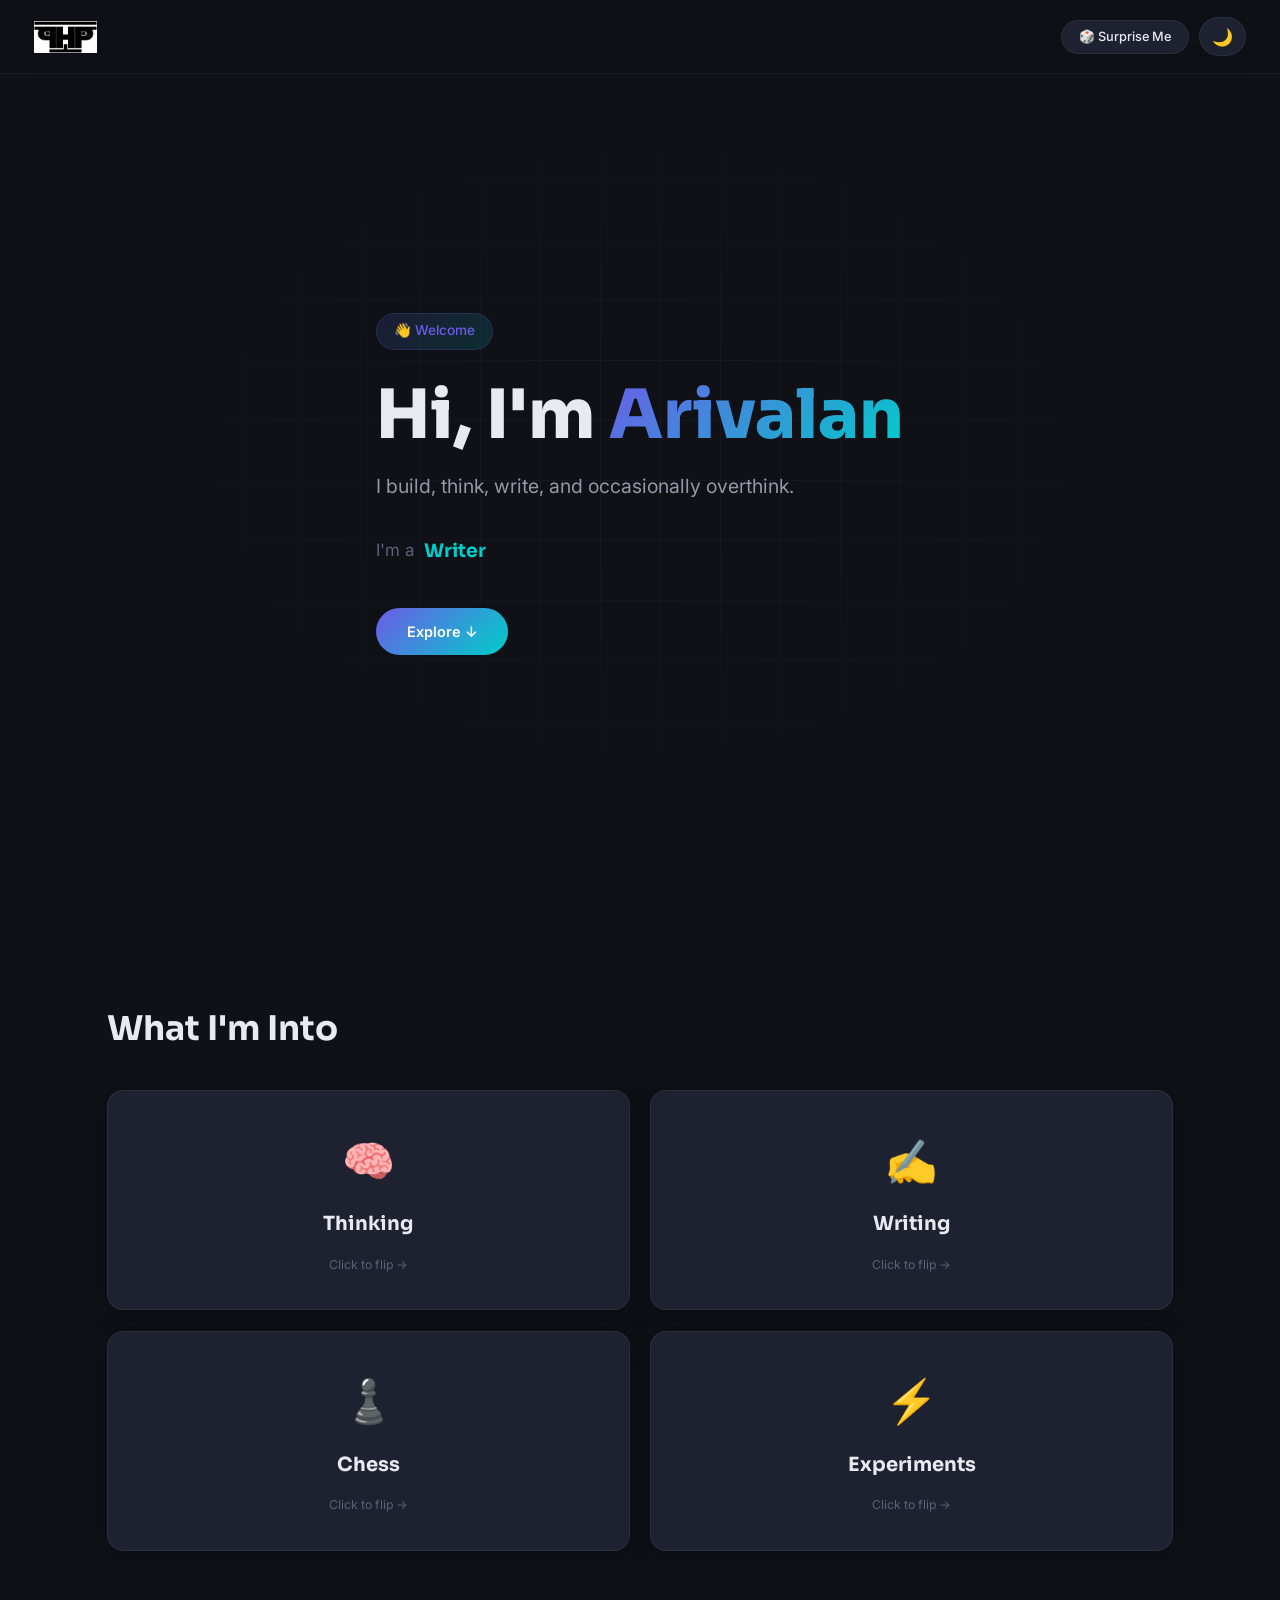
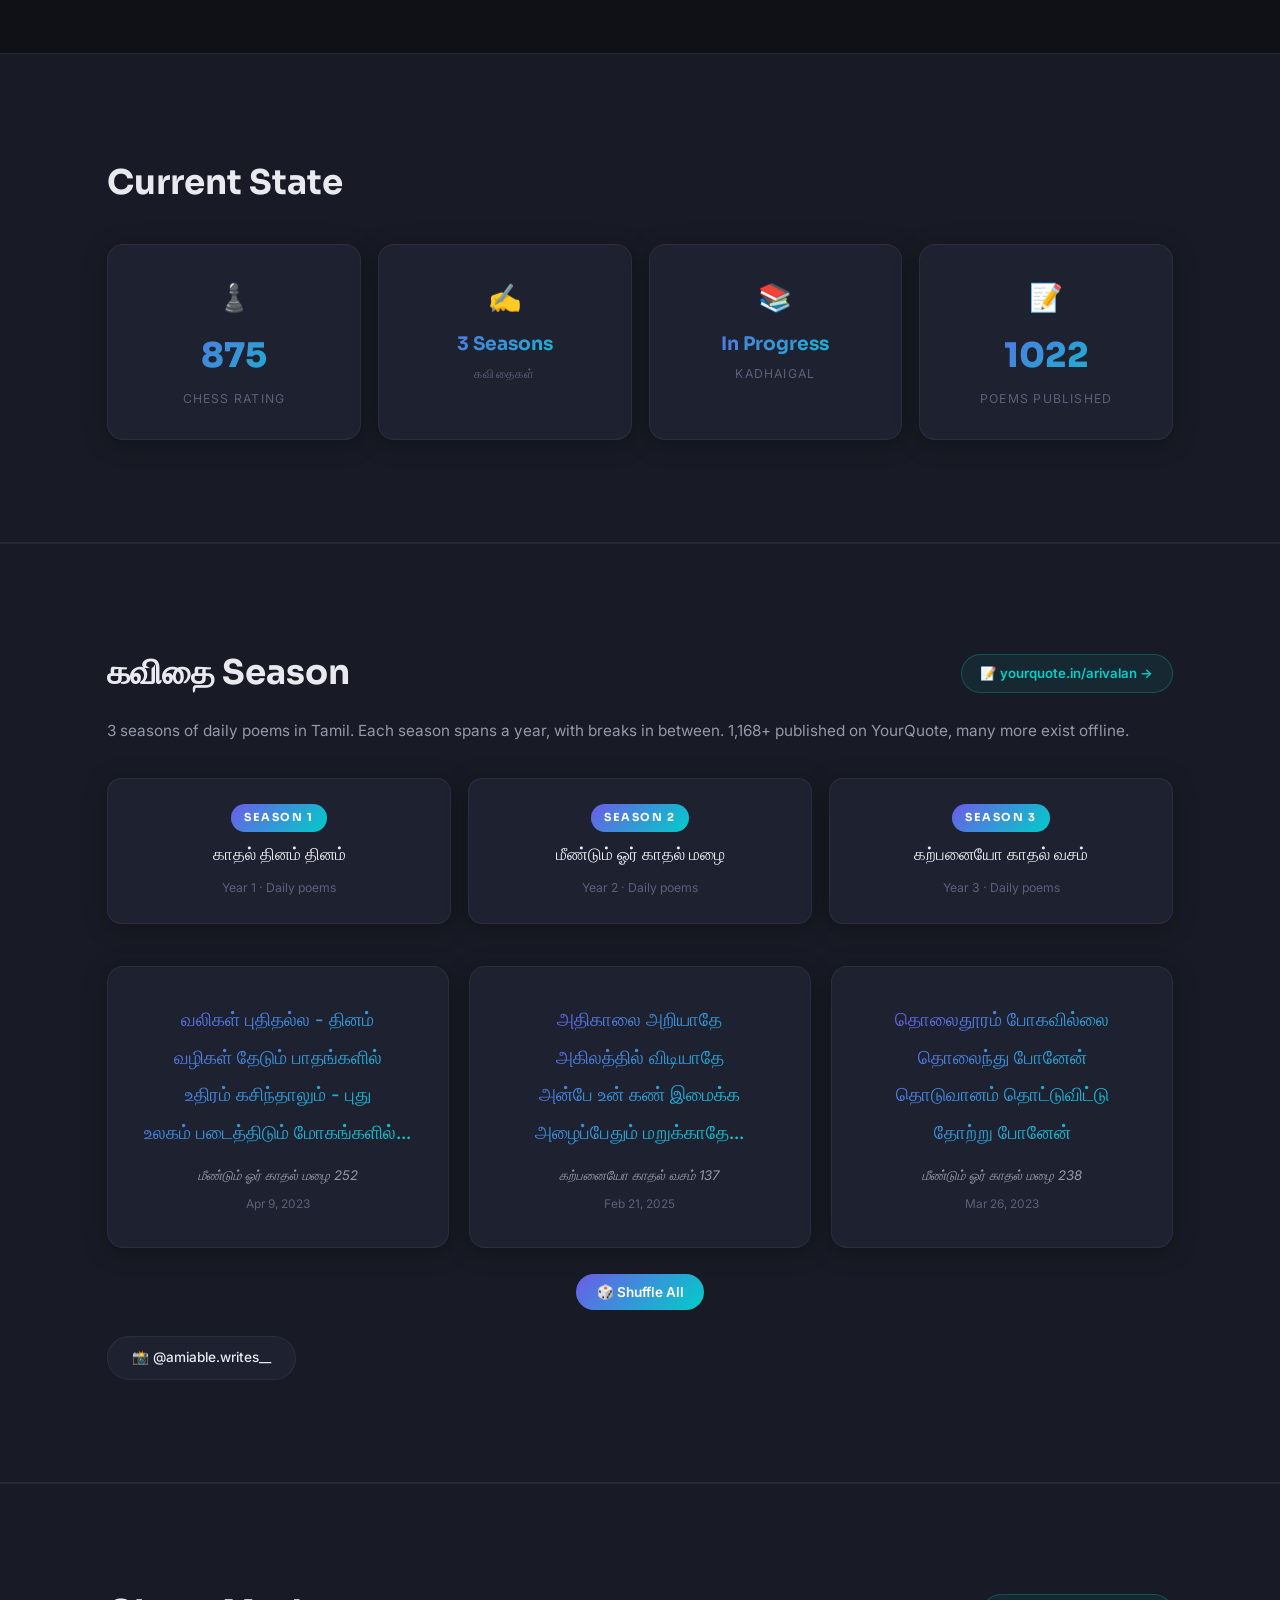
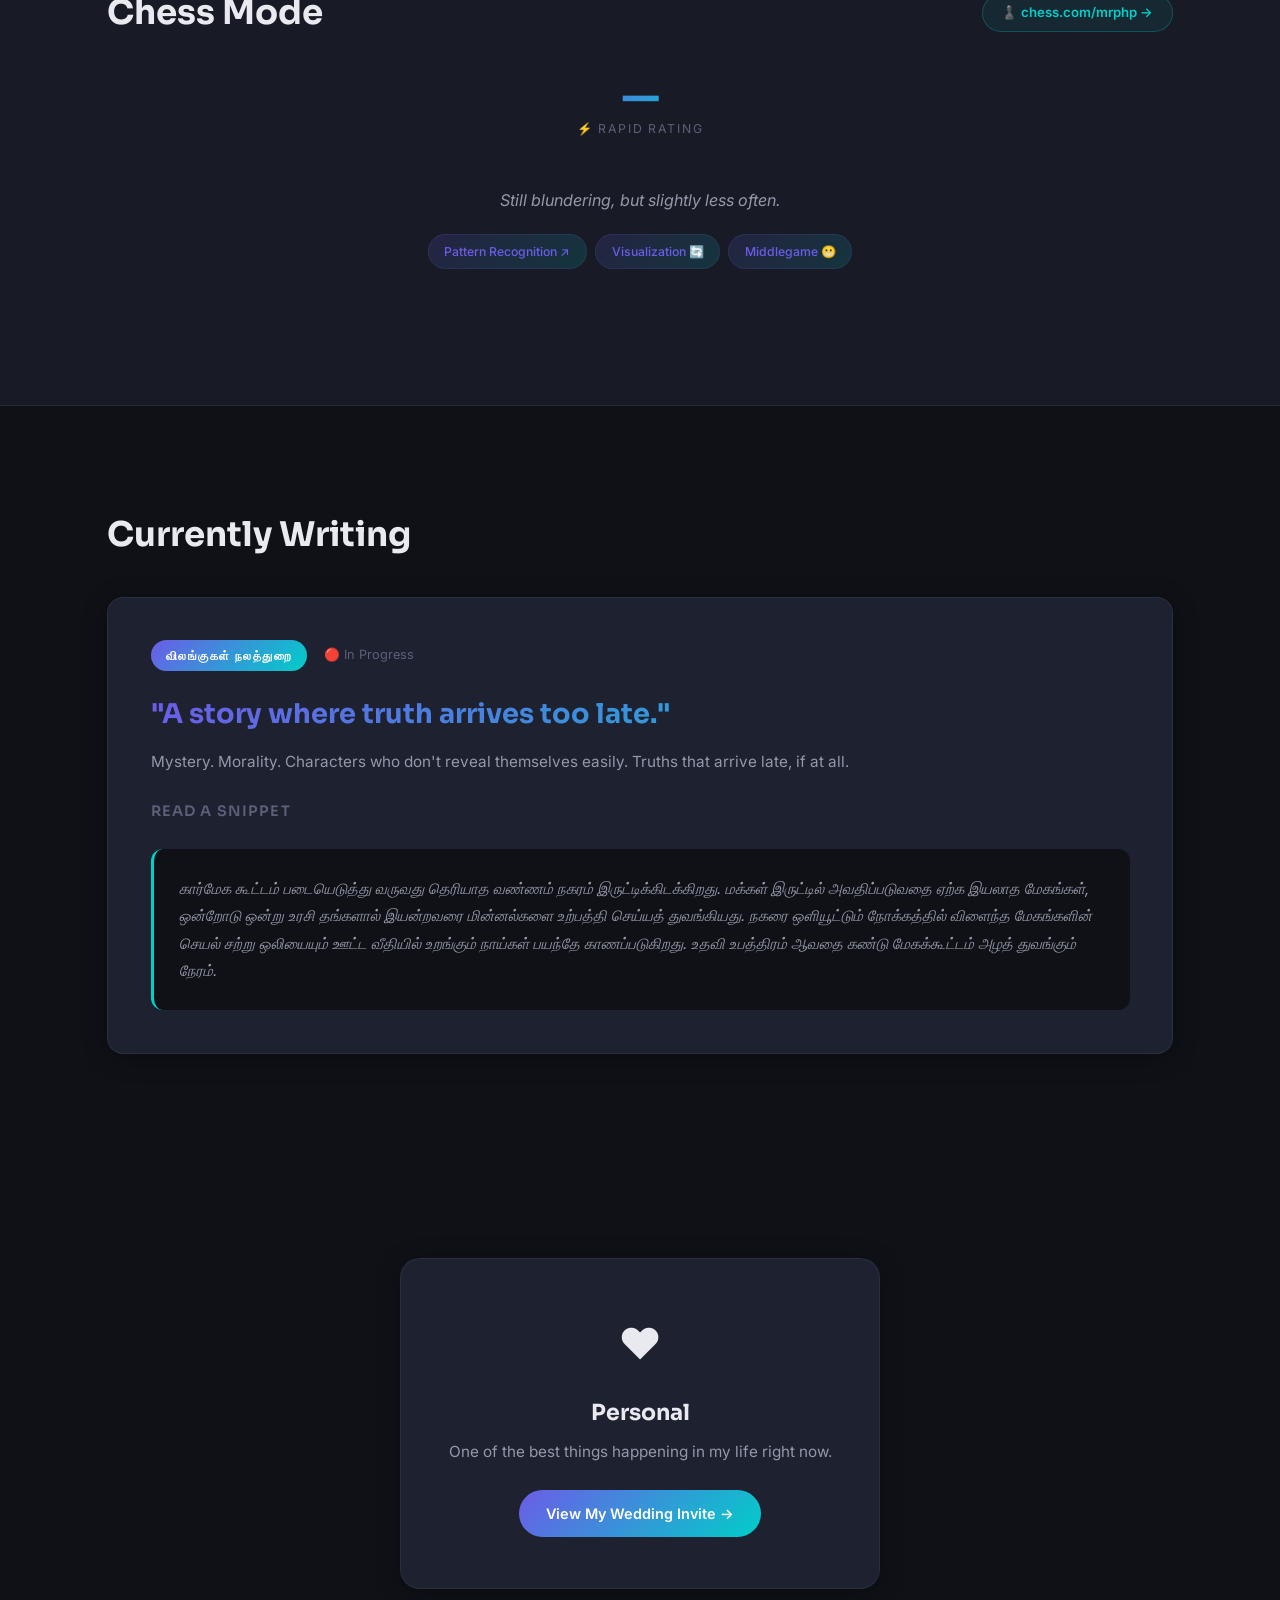
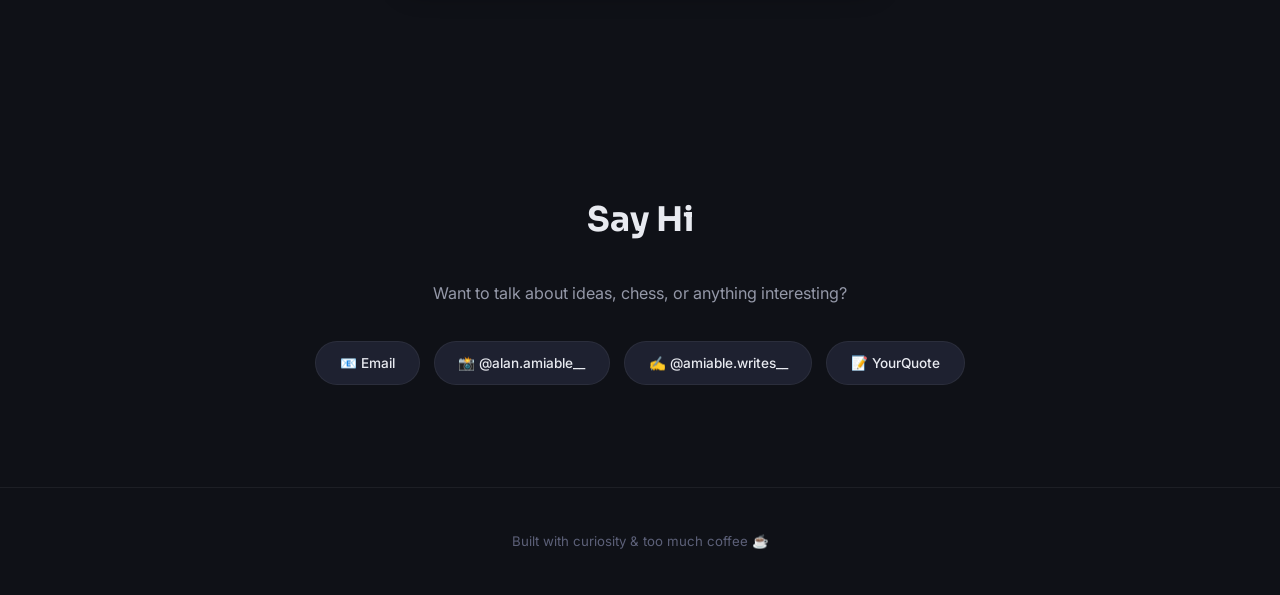
==== commit b0610d32: "Add logo and favicon" ====
--- a/index.html
+++ b/index.html
@@ -9,12 +9,15 @@
   <link rel="preconnect" href="https://fonts.gstatic.com" crossorigin>
   <link href="https://fonts.googleapis.com/css2?family=Sora:wght@400;600;700;800&family=Inter:wght@300;400;500;600&display=swap" rel="stylesheet">
   <link rel="stylesheet" href="style.css">
+  <link rel="icon" type="image/png" sizes="32x32" href="favicon-32.png">
+  <link rel="icon" type="image/png" sizes="180x180" href="favicon.png">
+  <link rel="apple-touch-icon" href="favicon.png">
 </head>
 <body>
 
   <!-- Top Bar -->
   <header class="topbar">
-    <span class="topbar-logo">MrPHP</span>
+    <a href="#" class="topbar-logo"><img src="logo.png" alt="Arivalan" class="topbar-logo-img"></a>
     <div class="topbar-actions">
       <button class="btn-surprise" id="surpriseBtn" title="Surprise Me">🎲 Surprise Me</button>
       <button class="btn-theme" id="themeToggle" title="Toggle theme">
@@ -71,7 +74,7 @@
             </div>
             <div class="card-back">
               <h3>✍️ Writing</h3>
-              <p>Tamil novel in progress — mystery, morality & truth.</p>
+              <p>Tamil novel in progress: mystery, morality & truth.</p>
               <p>3 seasons of daily poems · 1,168+ published</p>
               <div class="writing-links">
                 <a href="https://www.yourquote.in/arivalan" class="chess-card-link" target="_blank" rel="noopener noreferrer">YourQuote →</a>
@@ -158,7 +161,7 @@
         <h2 class="section-title">கவிதை Season</h2>
         <a href="https://www.yourquote.in/arivalan" class="chess-profile-link" target="_blank" rel="noopener noreferrer">📝 yourquote.in/arivalan →</a>
       </div>
-      <p class="poem-subtitle">3 seasons of daily poems in Tamil. Each season spans a year, with breaks in between. <span id="yqPostCount">1,168</span>+ published on YourQuote — many more exist offline.</p>
+      <p class="poem-subtitle">3 seasons of daily poems in Tamil. Each season spans a year, with breaks in between. <span id="yqPostCount">1,168</span>+ published on YourQuote, many more exist offline.</p>
       <div class="poem-seasons">
         <div class="season-card" data-season="காதல் தினம் தினம்">
           <span class="season-badge">Season 1</span>
--- a/style.css
+++ b/style.css
@@ -87,13 +87,14 @@
 }
 
 .topbar-logo {
-  font-family: 'Sora', sans-serif;
-  font-size: 1.4rem;
-  font-weight: 800;
-  background: var(--gradient);
-  -webkit-background-clip: text;
-  -webkit-text-fill-color: transparent;
-  background-clip: text;
+  text-decoration: none;
+  display: flex;
+  align-items: center;
+}
+
+.topbar-logo-img {
+  height: 32px;
+  width: auto;
 }
 
 .topbar-actions {
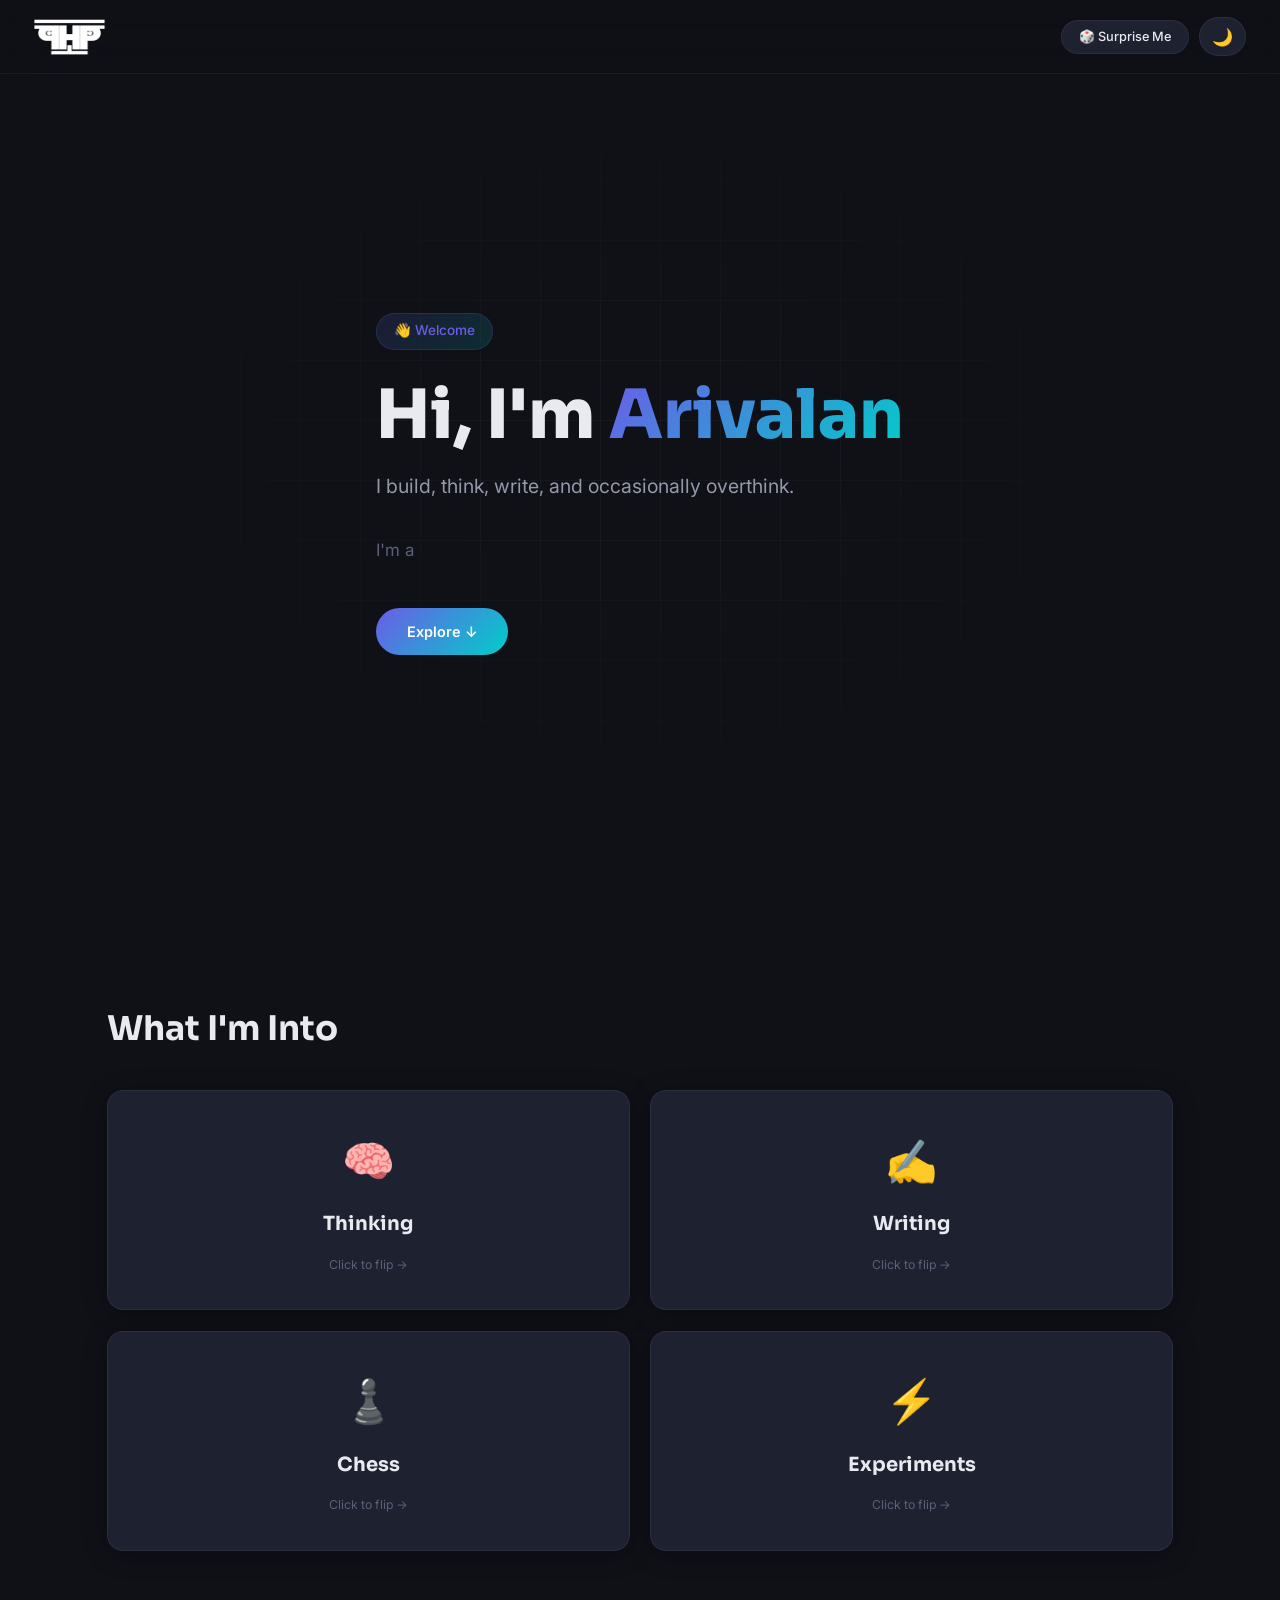
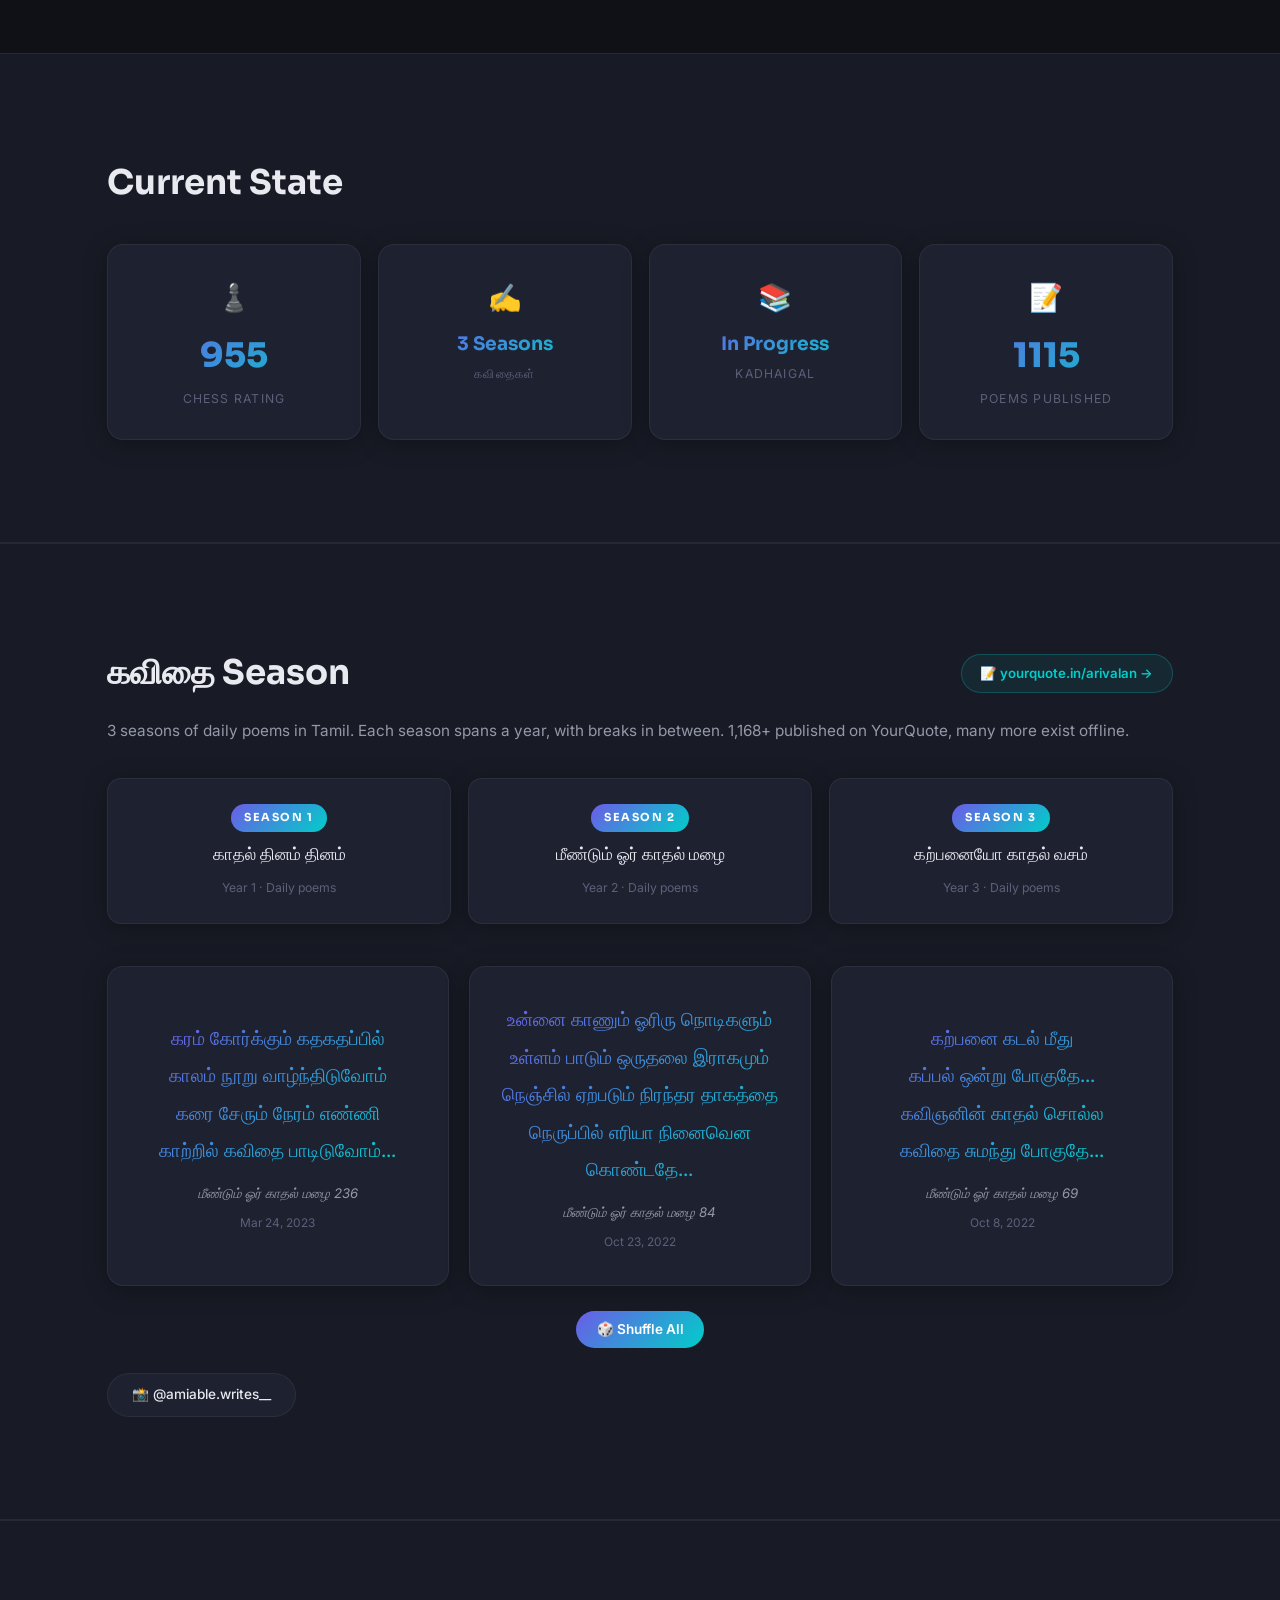
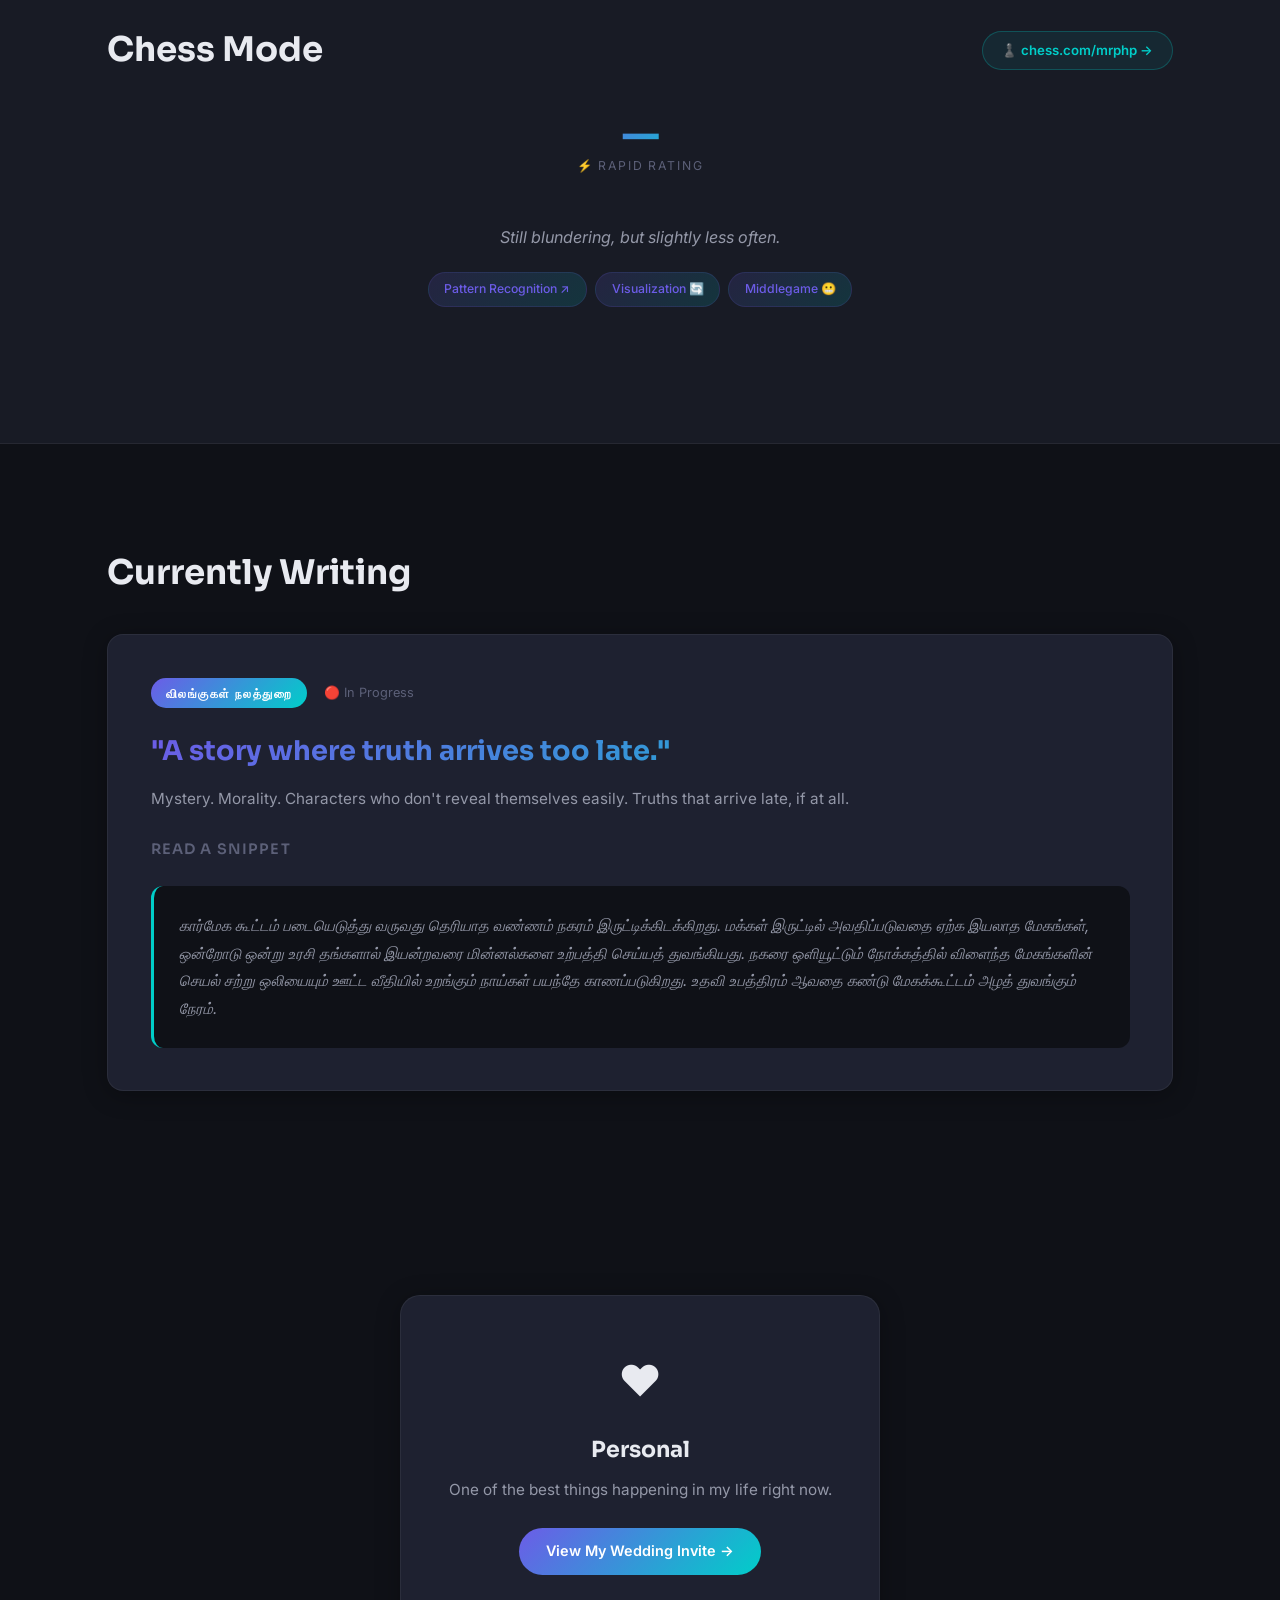
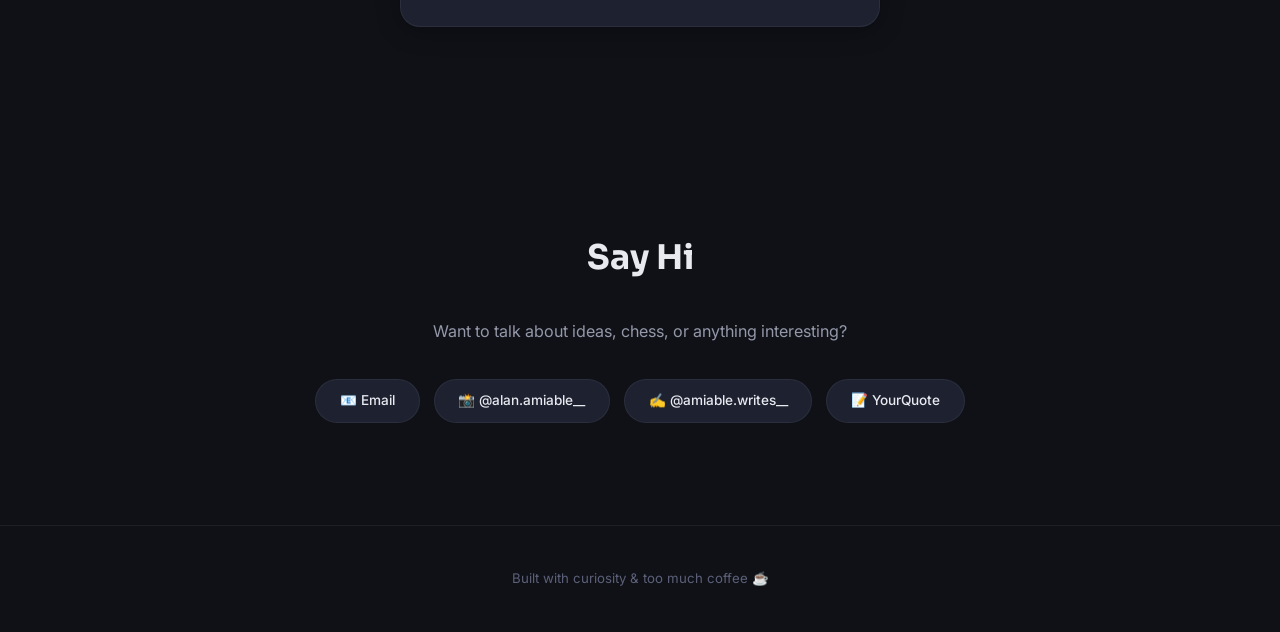
==== commit f35b6944: "Add logo and favicon, remove logo background" ====
--- a/index.html
+++ b/index.html
@@ -9,15 +9,14 @@
   <link rel="preconnect" href="https://fonts.gstatic.com" crossorigin>
   <link href="https://fonts.googleapis.com/css2?family=Sora:wght@400;600;700;800&family=Inter:wght@300;400;500;600&display=swap" rel="stylesheet">
   <link rel="stylesheet" href="style.css">
-  <link rel="icon" type="image/png" sizes="32x32" href="favicon-32.png">
-  <link rel="icon" type="image/png" sizes="180x180" href="favicon.png">
-  <link rel="apple-touch-icon" href="favicon.png">
+  <link rel="icon" type="image/x-icon" href="favicon.ico">
+  <link rel="icon" type="image/png" sizes="32x32" href="favicon.png">
 </head>
 <body>
 
   <!-- Top Bar -->
   <header class="topbar">
-    <a href="#" class="topbar-logo"><img src="logo.png" alt="Arivalan" class="topbar-logo-img"></a>
+    <img src="logo.png" alt="Arivalan" class="topbar-logo">
     <div class="topbar-actions">
       <button class="btn-surprise" id="surpriseBtn" title="Surprise Me">🎲 Surprise Me</button>
       <button class="btn-theme" id="themeToggle" title="Toggle theme">
--- a/style.css
+++ b/style.css
@@ -87,14 +87,13 @@
 }
 
 .topbar-logo {
-  text-decoration: none;
-  display: flex;
-  align-items: center;
-}
-
-.topbar-logo-img {
-  height: 32px;
+  height: 36px;
   width: auto;
+  display: block;
+}
+
+[data-theme="dark"] .topbar-logo {
+  filter: invert(1) brightness(2);
 }
 
 .topbar-actions {
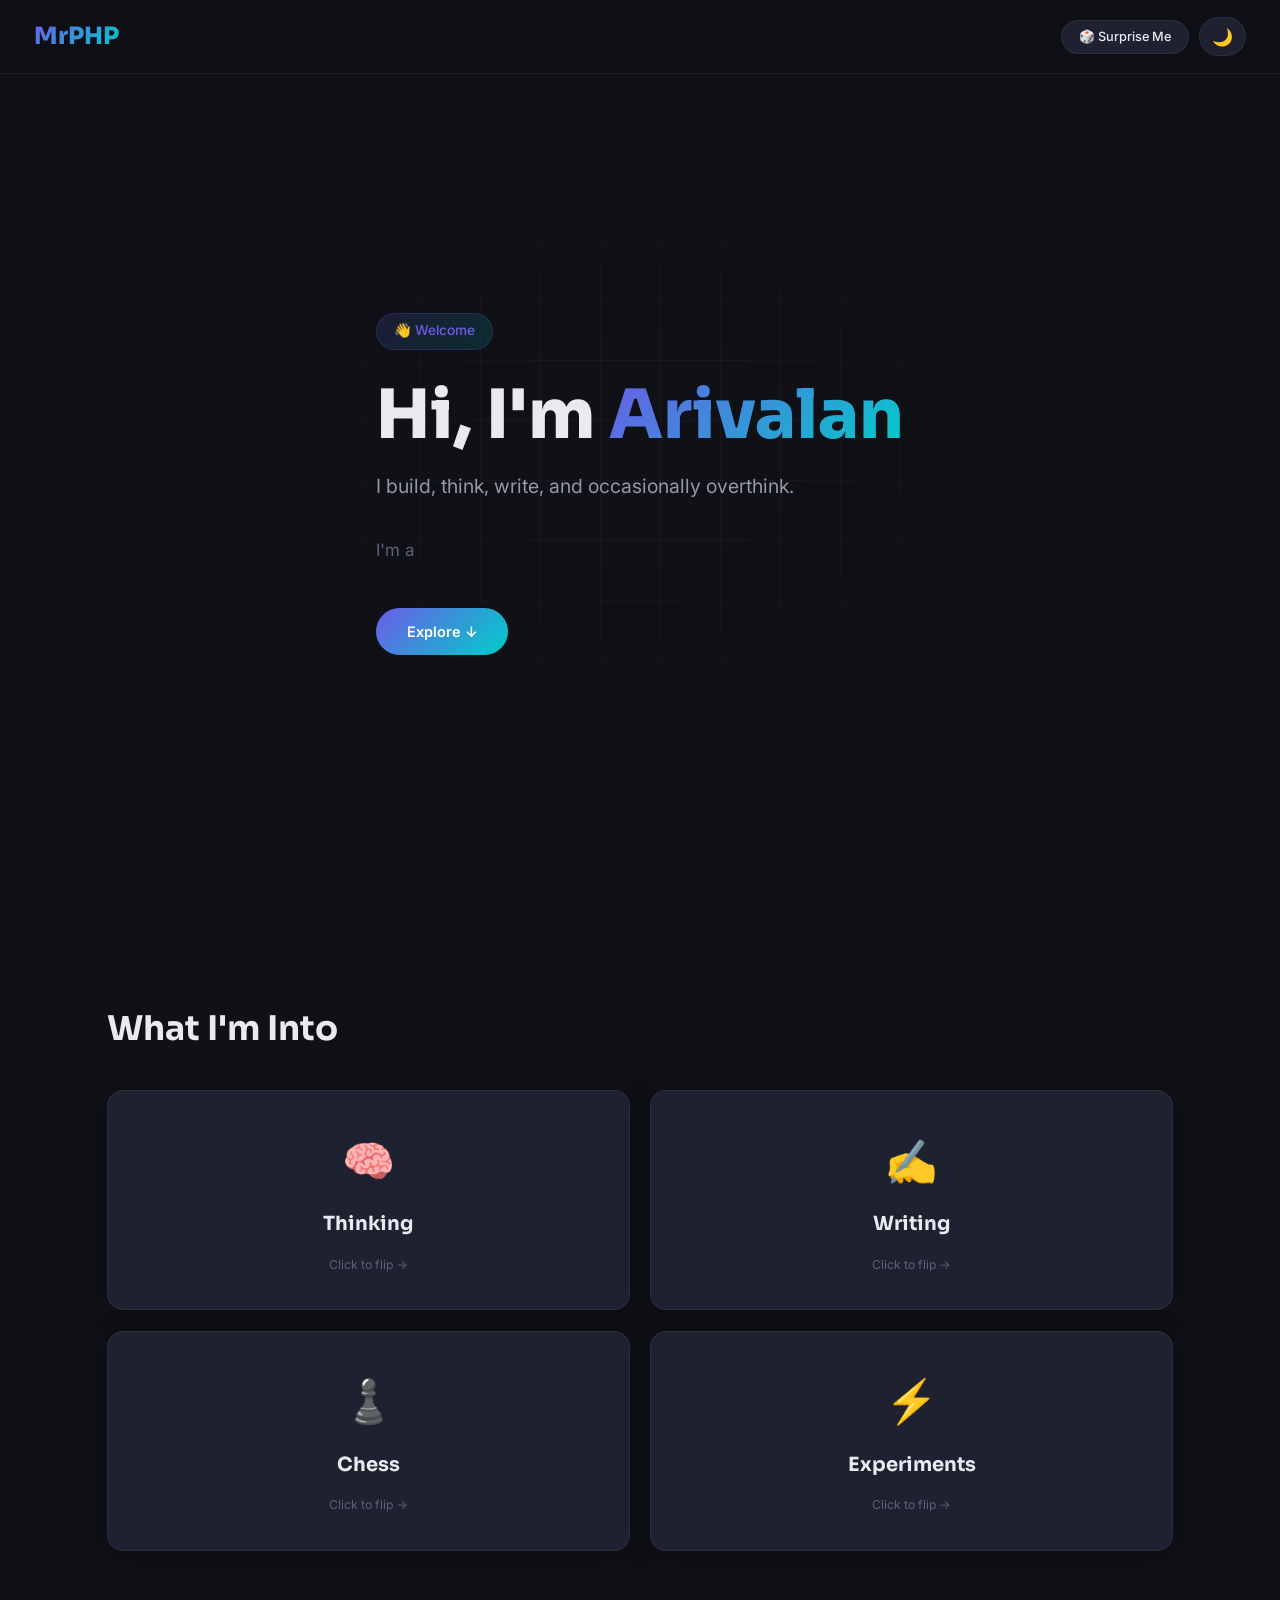
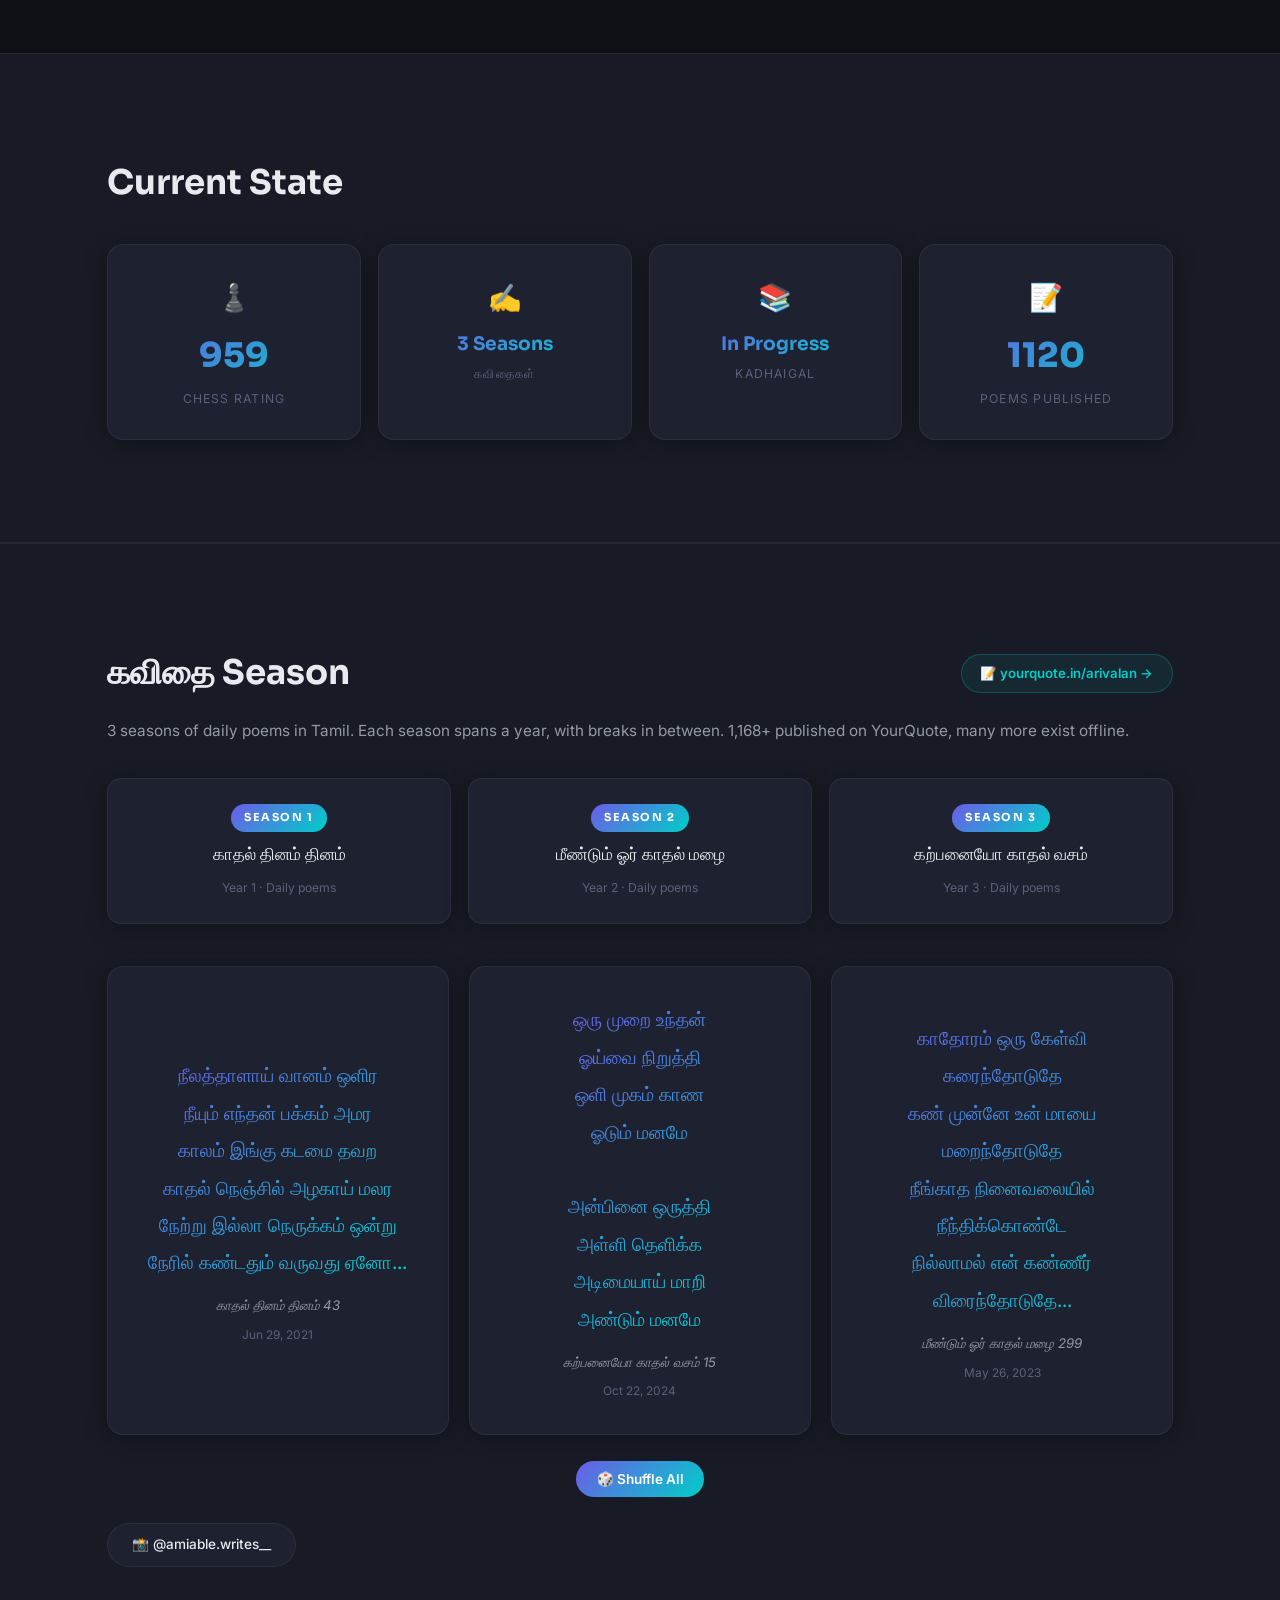
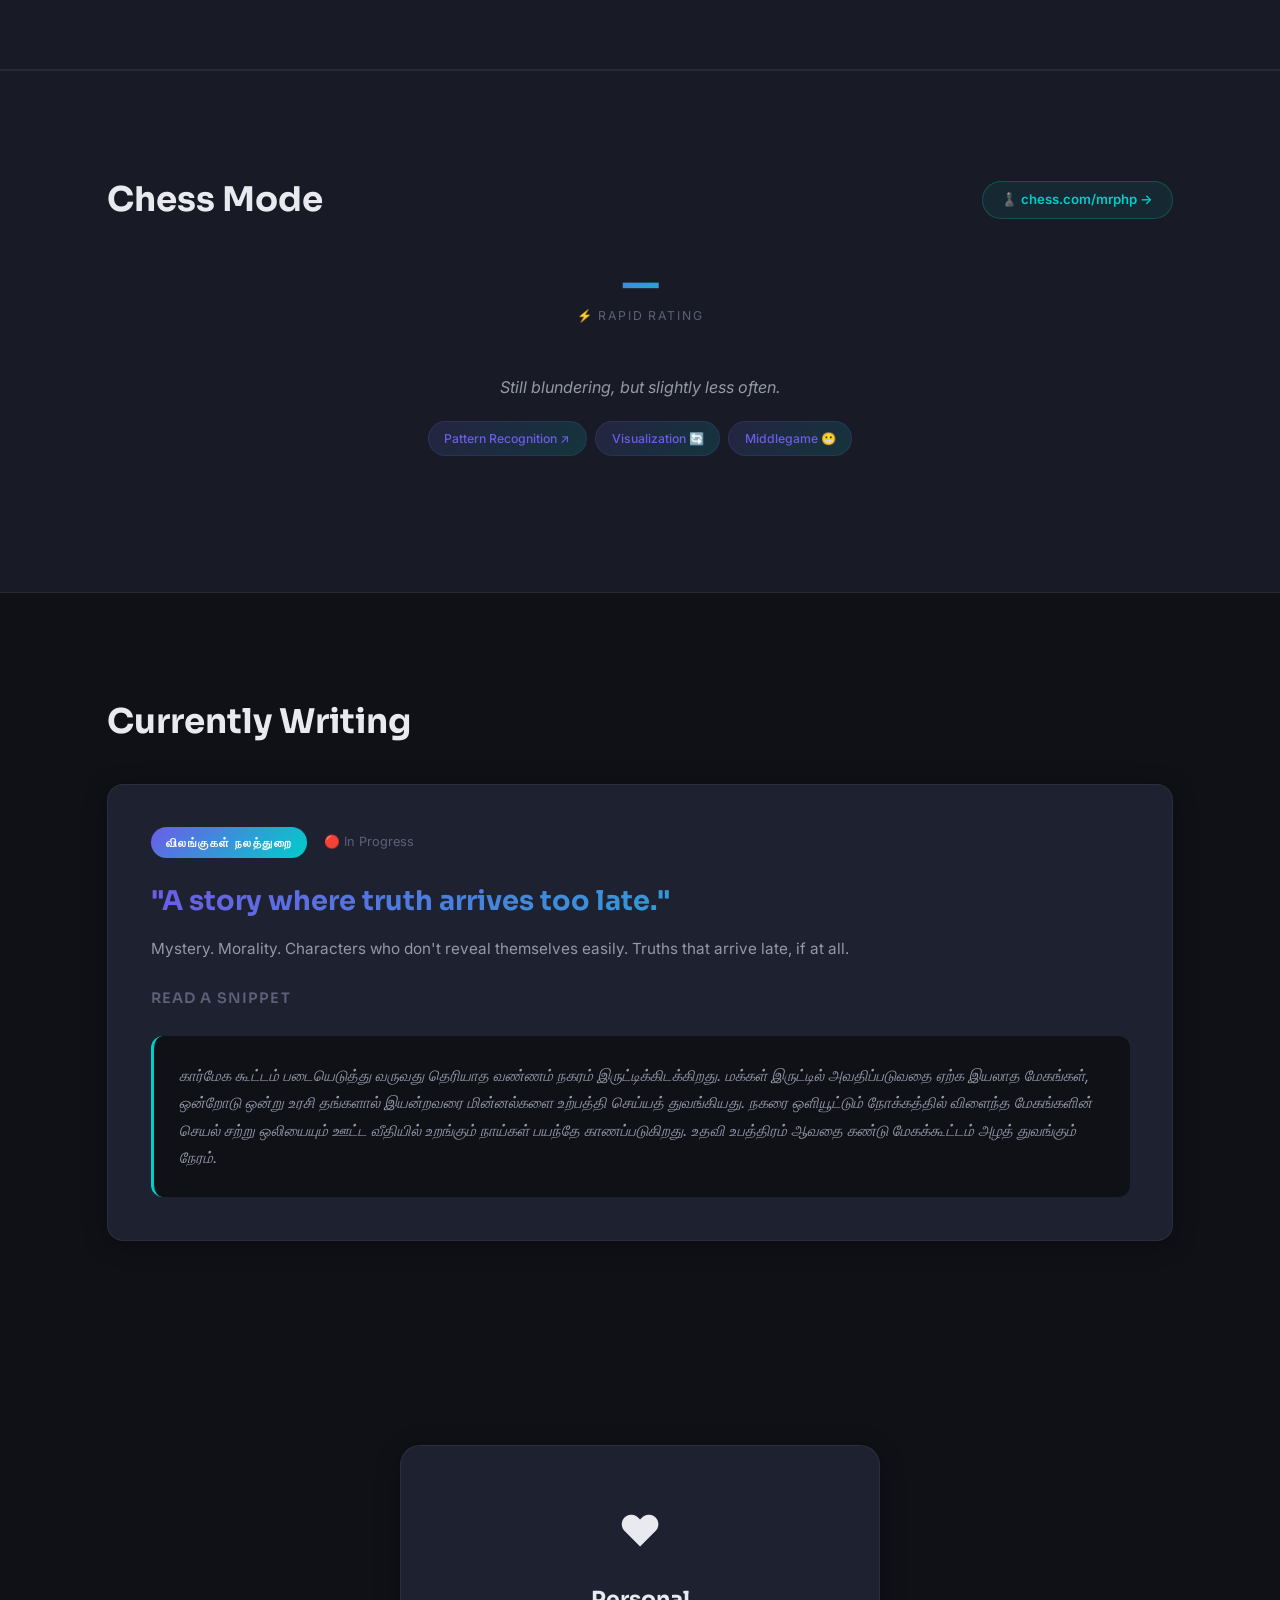
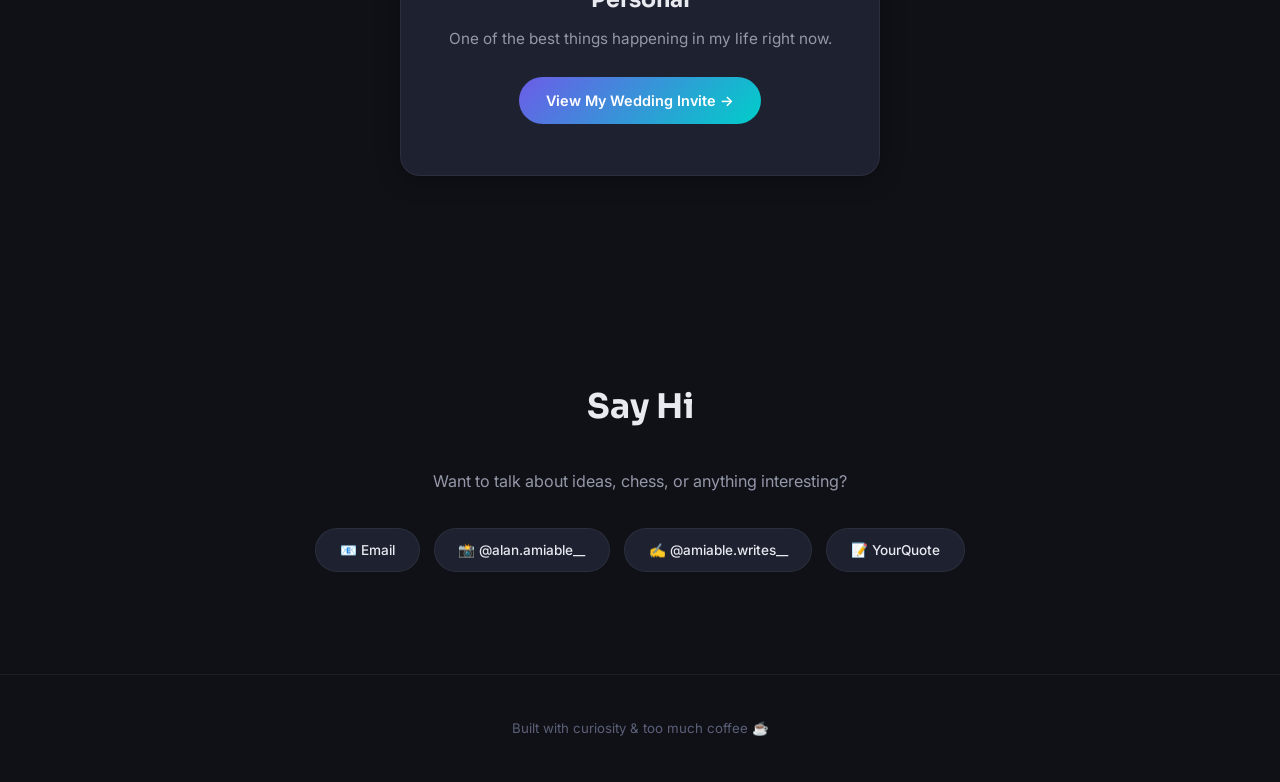
==== commit fd8f4a04: "reverted logo" ====
--- a/index.html
+++ b/index.html
@@ -16,7 +16,7 @@
 
   <!-- Top Bar -->
   <header class="topbar">
-    <img src="logo.png" alt="Arivalan" class="topbar-logo">
+    <span class="topbar-logo">MrPHP</span>
     <div class="topbar-actions">
       <button class="btn-surprise" id="surpriseBtn" title="Surprise Me">🎲 Surprise Me</button>
       <button class="btn-theme" id="themeToggle" title="Toggle theme">
--- a/style.css
+++ b/style.css
@@ -87,15 +87,14 @@
 }
 
 .topbar-logo {
-  height: 36px;
-  width: auto;
-  display: block;
-}
-
-[data-theme="dark"] .topbar-logo {
-  filter: invert(1) brightness(2);
-}
-
+  font-family: 'Sora', sans-serif;
+  font-size: 1.4rem;
+  font-weight: 800;
+  background: var(--gradient);
+  -webkit-background-clip: text;
+  -webkit-text-fill-color: transparent;
+  background-clip: text;
+}
 .topbar-actions {
   display: flex;
   align-items: center;
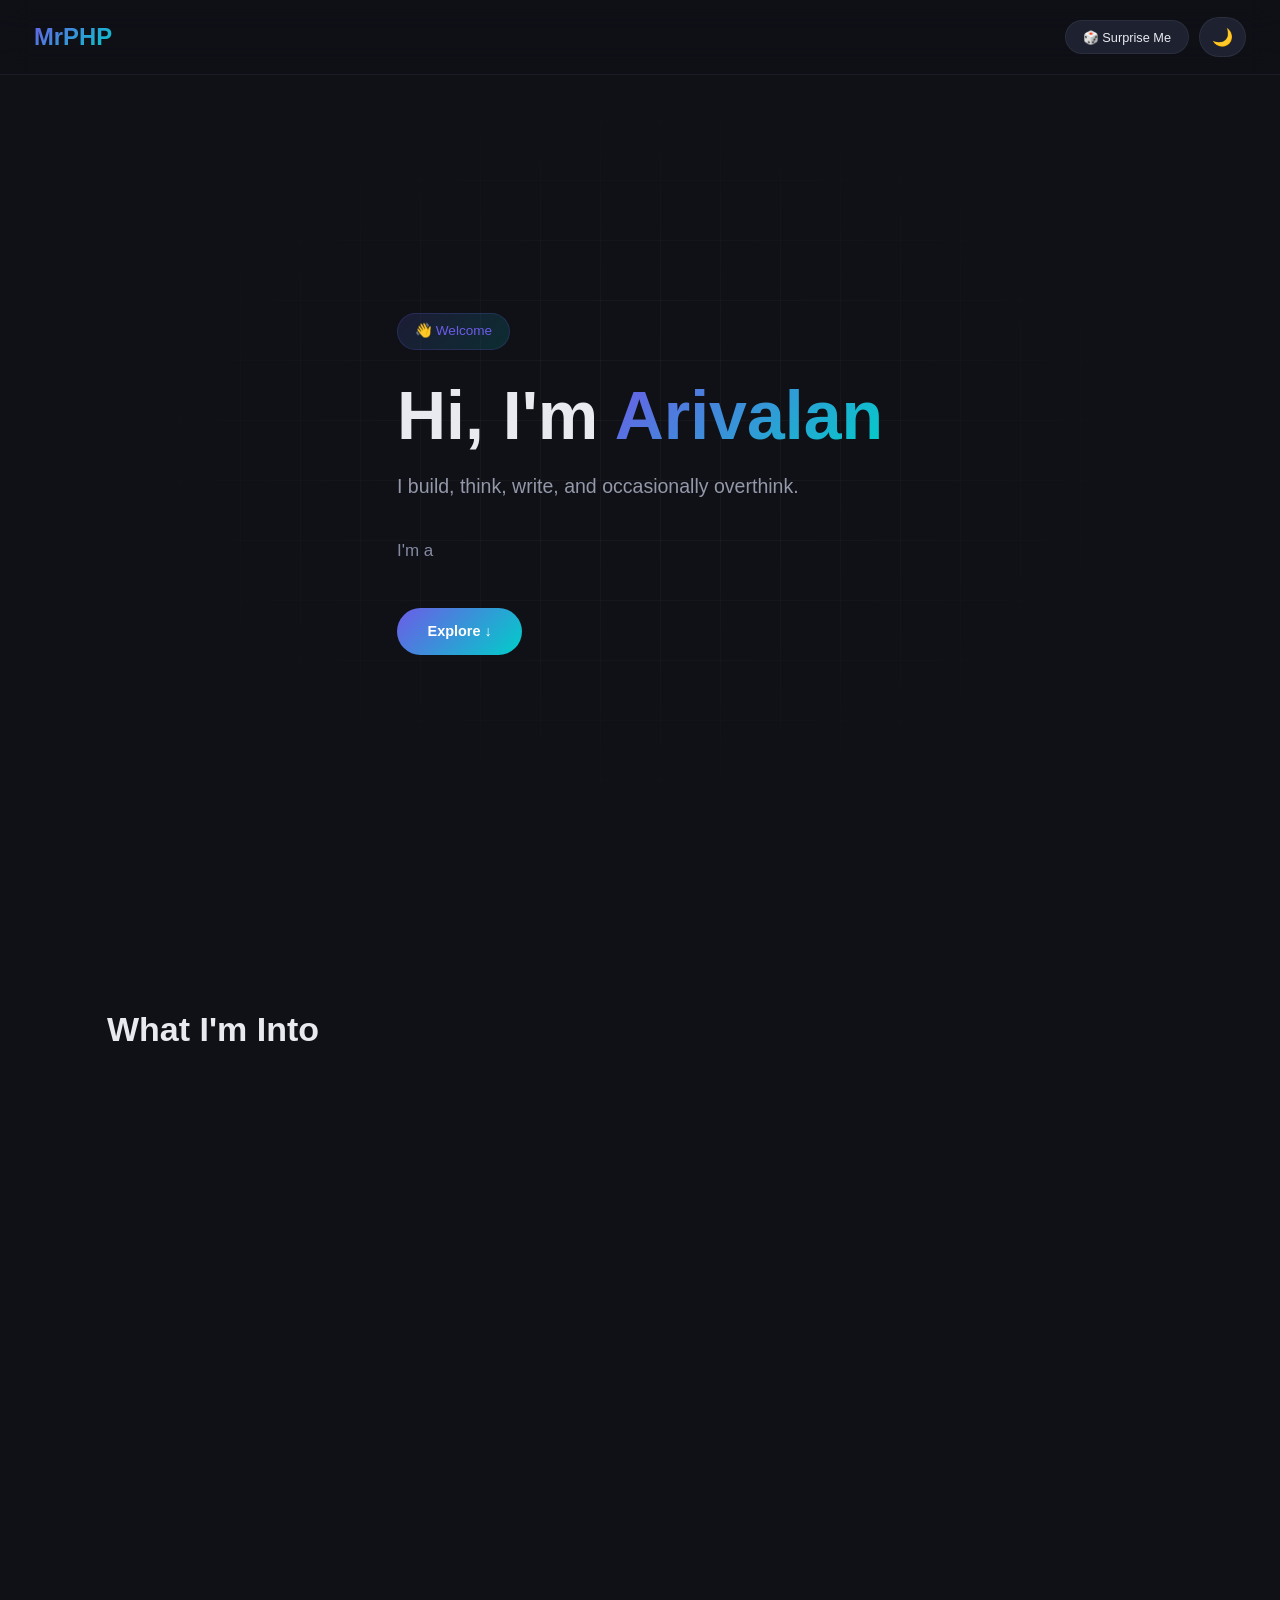
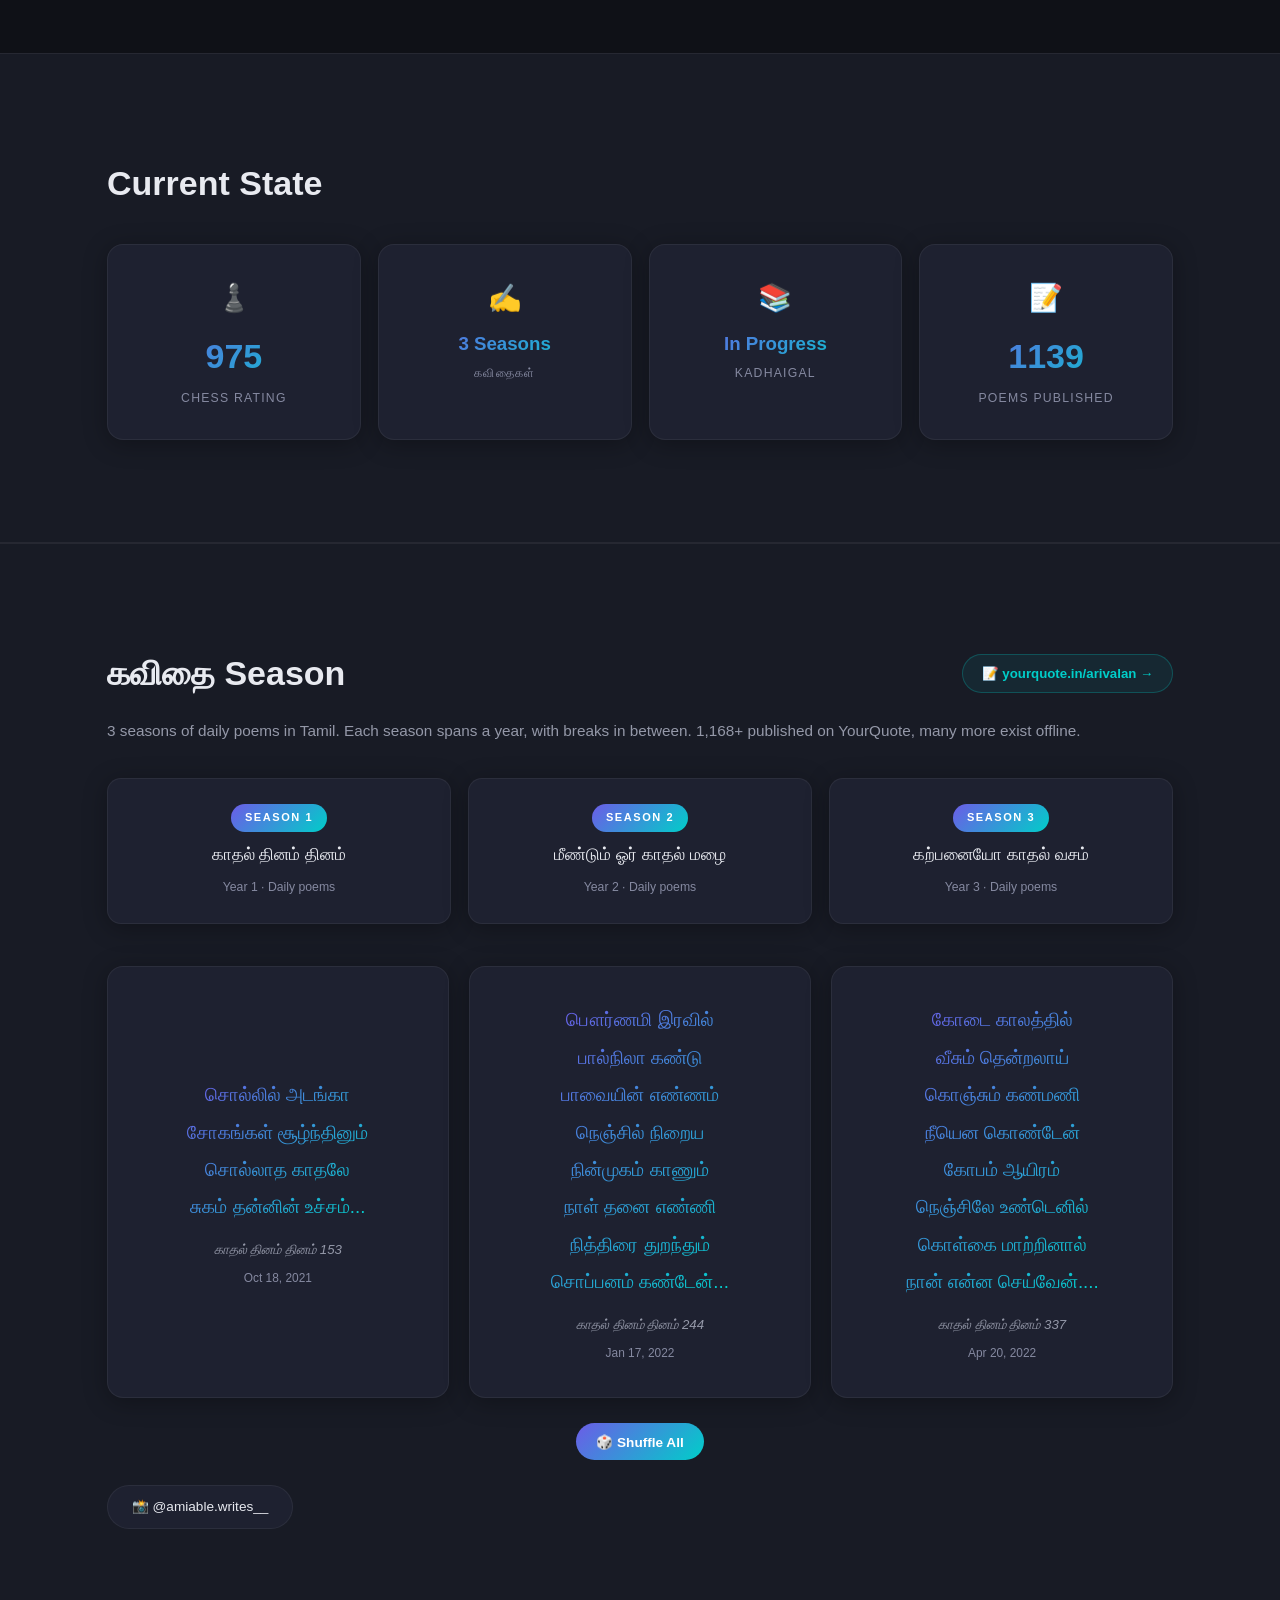
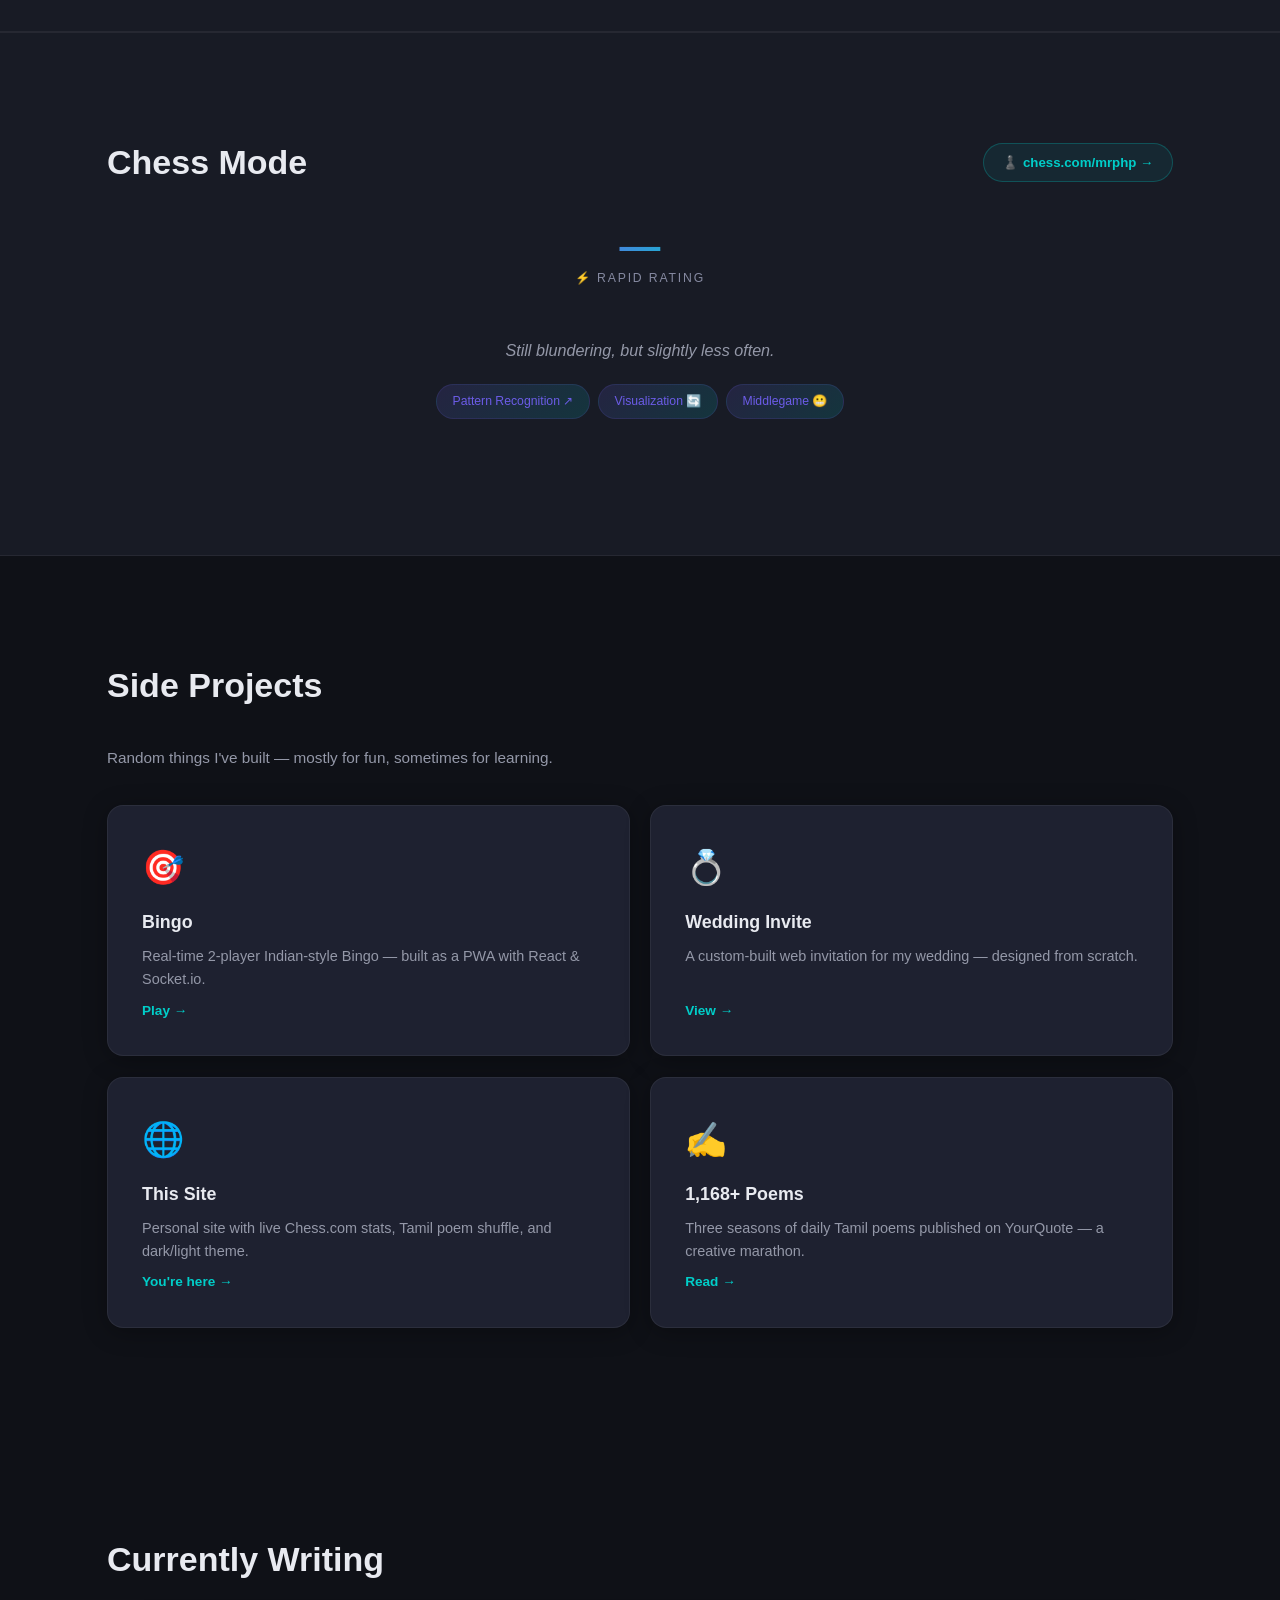
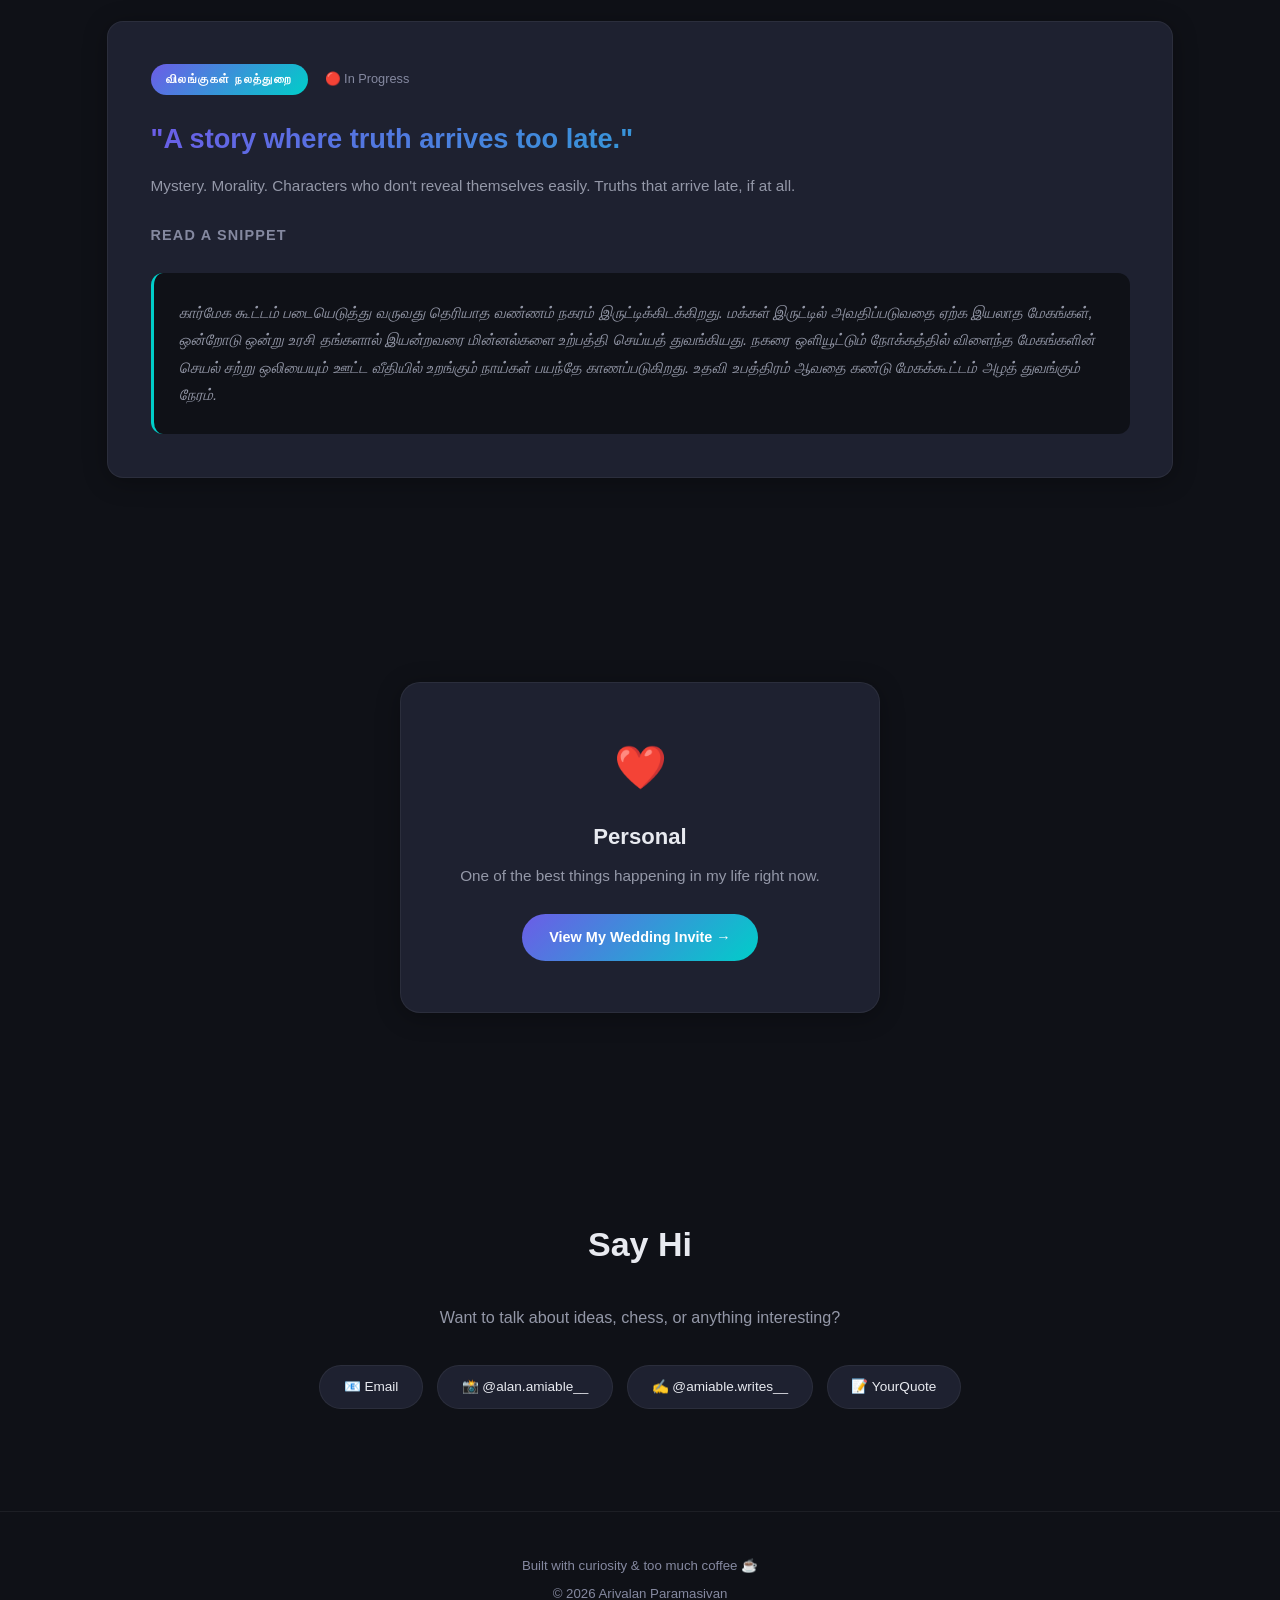
==== commit 377765d3: "preformance improvements" ====
--- a/index.html
+++ b/index.html
@@ -3,23 +3,59 @@
 <head>
   <meta charset="UTF-8">
   <meta name="viewport" content="width=device-width, initial-scale=1.0">
-  <title>Arivalan Paramasivan</title>
+  <title>Arivalan Paramasivan — Writer, Thinker, Chess Player</title>
   <meta name="description" content="I build, think, write, and occasionally overthink.">
+
+  <!-- Open Graph -->
+  <meta property="og:type" content="website">
+  <meta property="og:url" content="https://arivalan.in/">
+  <meta property="og:title" content="Arivalan Paramasivan — Writer, Thinker, Chess Player">
+  <meta property="og:description" content="I build, think, write, and occasionally overthink. Tamil poet, chess player, and curious questioner.">
+  <meta property="og:site_name" content="Arivalan Paramasivan">
+
+  <!-- Twitter Card -->
+  <meta name="twitter:card" content="summary">
+  <meta name="twitter:title" content="Arivalan Paramasivan — Writer, Thinker, Chess Player">
+  <meta name="twitter:description" content="I build, think, write, and occasionally overthink. Tamil poet, chess player, and curious questioner.">
+
   <link rel="preconnect" href="https://fonts.googleapis.com">
   <link rel="preconnect" href="https://fonts.gstatic.com" crossorigin>
   <link href="https://fonts.googleapis.com/css2?family=Sora:wght@400;600;700;800&family=Inter:wght@300;400;500;600&display=swap" rel="stylesheet">
+  <meta http-equiv="Content-Security-Policy" content="default-src 'self'; script-src 'self'; style-src 'self' https://fonts.googleapis.com 'unsafe-inline'; font-src https://fonts.gstatic.com; connect-src 'self' https://api.chess.com https://www.yourquote.in; img-src 'self' data:;">
+
   <link rel="stylesheet" href="style.css">
   <link rel="icon" type="image/x-icon" href="favicon.ico">
   <link rel="icon" type="image/png" sizes="32x32" href="favicon.png">
+
+  <!-- Structured Data -->
+  <script type="application/ld+json">
+  {
+    "@context": "https://schema.org",
+    "@type": "Person",
+    "name": "Arivalan Paramasivan",
+    "url": "https://arivalan.in",
+    "sameAs": [
+      "https://www.yourquote.in/arivalan",
+      "https://www.instagram.com/alan.amiable__",
+      "https://www.instagram.com/amiable.writes__",
+      "https://www.chess.com/member/mrphp"
+    ],
+    "knowsAbout": ["Writing", "Tamil Poetry", "Chess"],
+    "description": "Writer, thinker, chess player, and curious questioner."
+  }
+  </script>
 </head>
 <body>
+
+  <!-- Skip to content -->
+  <a href="#interests" class="skip-link">Skip to content</a>
 
   <!-- Top Bar -->
   <header class="topbar">
     <span class="topbar-logo">MrPHP</span>
     <div class="topbar-actions">
-      <button class="btn-surprise" id="surpriseBtn" title="Surprise Me">🎲 Surprise Me</button>
-      <button class="btn-theme" id="themeToggle" title="Toggle theme">
+      <button class="btn-surprise" id="surpriseBtn" title="Surprise Me" aria-label="Scroll to a random section">🎲 Surprise Me</button>
+      <button class="btn-theme" id="themeToggle" title="Toggle theme" aria-label="Toggle dark and light theme">
         <span class="theme-icon">🌙</span>
       </button>
     </div>
@@ -46,7 +82,7 @@
       <h2 class="section-title">What I'm Into</h2>
       <div class="interest-grid">
 
-        <div class="interest-card" data-card="thinking">
+        <div class="interest-card" data-card="thinking" role="button" tabindex="0" aria-label="Thinking — click to flip">
           <div class="card-inner">
             <div class="card-front">
               <span class="card-emoji">🧠</span>
@@ -64,7 +100,7 @@
           </div>
         </div>
 
-        <div class="interest-card" data-card="writing">
+        <div class="interest-card" data-card="writing" role="button" tabindex="0" aria-label="Writing — click to flip">
           <div class="card-inner">
             <div class="card-front">
               <span class="card-emoji">✍️</span>
@@ -83,7 +119,7 @@
           </div>
         </div>
 
-        <div class="interest-card" data-card="chess">
+        <div class="interest-card" data-card="chess" role="button" tabindex="0" aria-label="Chess — click to flip">
           <div class="card-inner">
             <div class="card-front">
               <span class="card-emoji">♟️</span>
@@ -101,7 +137,7 @@
           </div>
         </div>
 
-        <div class="interest-card" data-card="experiments">
+        <div class="interest-card" data-card="experiments" role="button" tabindex="0" aria-label="Experiments — click to flip">
           <div class="card-inner">
             <div class="card-front">
               <span class="card-emoji">⚡</span>
@@ -162,17 +198,17 @@
       </div>
       <p class="poem-subtitle">3 seasons of daily poems in Tamil. Each season spans a year, with breaks in between. <span id="yqPostCount">1,168</span>+ published on YourQuote, many more exist offline.</p>
       <div class="poem-seasons">
-        <div class="season-card" data-season="காதல் தினம் தினம்">
+        <div class="season-card" data-season="காதல் தினம் தினம்" role="button" tabindex="0">
           <span class="season-badge">Season 1</span>
           <span class="season-label">காதல் தினம் தினம்</span>
           <span class="season-meta">Year 1 · Daily poems</span>
         </div>
-        <div class="season-card" data-season="மீண்டும் ஓர் காதல் மழை">
+        <div class="season-card" data-season="மீண்டும் ஓர் காதல் மழை" role="button" tabindex="0">
           <span class="season-badge">Season 2</span>
           <span class="season-label">மீண்டும் ஓர் காதல் மழை</span>
           <span class="season-meta">Year 2 · Daily poems</span>
         </div>
-        <div class="season-card" data-season="கற்பனையோ காதல் வசம்">
+        <div class="season-card" data-season="கற்பனையோ காதல் வசம்" role="button" tabindex="0">
           <span class="season-badge">Season 3</span>
           <span class="season-label">கற்பனையோ காதல் வசம்</span>
           <span class="season-meta">Year 3 · Daily poems</span>
@@ -228,6 +264,40 @@
           <span class="trait">Middlegame 😬</span>
         </div>
         <div class="chess-last-online" id="chessLastOnline"></div>
+      </div>
+    </div>
+  </section>
+
+  <!-- Projects -->
+  <section class="section" id="projects">
+    <div class="container">
+      <h2 class="section-title">Side Projects</h2>
+      <p class="projects-subtitle">Random things I've built — mostly for fun, sometimes for learning.</p>
+      <div class="projects-grid">
+        <div class="project-card">
+          <span class="project-emoji">🎯</span>
+          <h3>Bingo</h3>
+          <p>Real-time 2-player Indian-style Bingo — built as a PWA with React &amp; Socket.io.</p>
+          <a href="https://games.arivalan.in/bingo" class="project-link" target="_blank" rel="noopener noreferrer">Play →</a>
+        </div>
+        <div class="project-card">
+          <span class="project-emoji">💍</span>
+          <h3>Wedding Invite</h3>
+          <p>A custom-built web invitation for my wedding — designed from scratch.</p>
+          <a href="https://akshaya.weds.arivalan.in" class="project-link" target="_blank" rel="noopener noreferrer">View →</a>
+        </div>
+        <div class="project-card">
+          <span class="project-emoji">🌐</span>
+          <h3>This Site</h3>
+          <p>Personal site with live Chess.com stats, Tamil poem shuffle, and dark/light theme.</p>
+          <a href="https://arivalan.in" class="project-link" target="_blank" rel="noopener noreferrer">You're here →</a>
+        </div>
+        <div class="project-card">
+          <span class="project-emoji">✍️</span>
+          <h3>1,168+ Poems</h3>
+          <p>Three seasons of daily Tamil poems published on YourQuote — a creative marathon.</p>
+          <a href="https://www.yourquote.in/arivalan" class="project-link" target="_blank" rel="noopener noreferrer">Read →</a>
+        </div>
       </div>
     </div>
   </section>
@@ -279,9 +349,13 @@
     </div>
   </section>
 
+  <!-- Back to Top -->
+  <button class="btn-back-to-top" id="backToTop" aria-label="Back to top" title="Back to top">↑</button>
+
   <!-- Footer -->
   <footer class="footer">
     <p>Built with curiosity & too much coffee ☕</p>
+    <p class="footer-copy">&copy; 2026 Arivalan Paramasivan</p>
   </footer>
 
   <script src="script.js"></script>
--- a/style.css
+++ b/style.css
@@ -12,7 +12,7 @@
   --bg-card-hover: #262a3a;
   --text-primary: #e8eaf0;
   --text-secondary: #9498a8;
-  --text-muted: #5c6078;
+  --text-muted: #8589a0;
   --border: rgba(255, 255, 255, 0.06);
   --accent-1: #6c5ce7;
   --accent-2: #00cec9;
@@ -1222,6 +1222,125 @@
   color: var(--text-muted);
 }
 
+.footer-copy {
+  margin-top: 0.4rem;
+  font-size: 0.7rem;
+}
+
+/* --- Projects --- */
+.projects-subtitle {
+  font-size: 0.9rem;
+  color: var(--text-secondary);
+  margin-bottom: 2rem;
+}
+
+.projects-grid {
+  display: grid;
+  grid-template-columns: repeat(2, 1fr);
+  gap: 1.2rem;
+}
+
+.project-card {
+  background: var(--bg-card);
+  border: 1px solid var(--border);
+  border-radius: 16px;
+  padding: 2rem;
+  box-shadow: var(--shadow-card);
+  transition: all 0.3s ease;
+  display: flex;
+  flex-direction: column;
+  gap: 0.5rem;
+}
+
+.project-card:hover {
+  transform: translateY(-4px);
+  box-shadow: var(--shadow-card-hover);
+  border-color: var(--accent-1);
+}
+
+.project-emoji {
+  font-size: 2rem;
+  display: block;
+  margin-bottom: 0.3rem;
+}
+
+.project-card h3 {
+  font-family: 'Sora', sans-serif;
+  font-size: 1.05rem;
+  font-weight: 700;
+}
+
+.project-card p {
+  font-size: 0.85rem;
+  color: var(--text-secondary);
+  line-height: 1.6;
+}
+
+.project-link {
+  font-size: 0.8rem;
+  font-weight: 600;
+  color: var(--accent-2);
+  text-decoration: none;
+  margin-top: auto;
+  transition: color 0.3s ease;
+}
+
+.project-link:hover {
+  color: var(--accent-1);
+}
+
+/* --- Skip Link --- */
+.skip-link {
+  position: absolute;
+  top: -100%;
+  left: 1rem;
+  padding: 0.6rem 1.2rem;
+  background: var(--accent-1);
+  color: #fff;
+  border-radius: 0 0 8px 8px;
+  font-size: 0.85rem;
+  font-weight: 600;
+  text-decoration: none;
+  z-index: 999;
+  transition: top 0.2s ease;
+}
+
+.skip-link:focus {
+  top: 0;
+}
+
+/* --- Back to Top --- */
+.btn-back-to-top {
+  position: fixed;
+  bottom: 2rem;
+  right: 2rem;
+  width: 44px;
+  height: 44px;
+  border-radius: 50%;
+  background: var(--gradient);
+  color: #fff;
+  border: none;
+  font-size: 1.2rem;
+  cursor: pointer;
+  z-index: 100;
+  opacity: 0;
+  visibility: hidden;
+  transform: translateY(10px);
+  transition: opacity 0.3s ease, visibility 0.3s ease, transform 0.3s ease;
+  box-shadow: 0 4px 16px rgba(108,92,231,0.3);
+}
+
+.btn-back-to-top.visible {
+  opacity: 1;
+  visibility: visible;
+  transform: translateY(0);
+}
+
+.btn-back-to-top:hover {
+  transform: translateY(-3px);
+  box-shadow: 0 8px 24px rgba(108,92,231,0.45);
+}
+
 /* --- Animations --- */
 @keyframes fadeInDown {
   from { opacity: 0; transform: translateY(-20px); }
@@ -1254,6 +1373,7 @@
   .poem-seasons { grid-template-columns: 1fr; }
   .topbar { padding: 0.8rem 1.2rem; }
   .btn-surprise span:not(.theme-icon) { display: none; }
+  .projects-grid { grid-template-columns: 1fr; }
 }
 
 @media (max-width: 480px) {
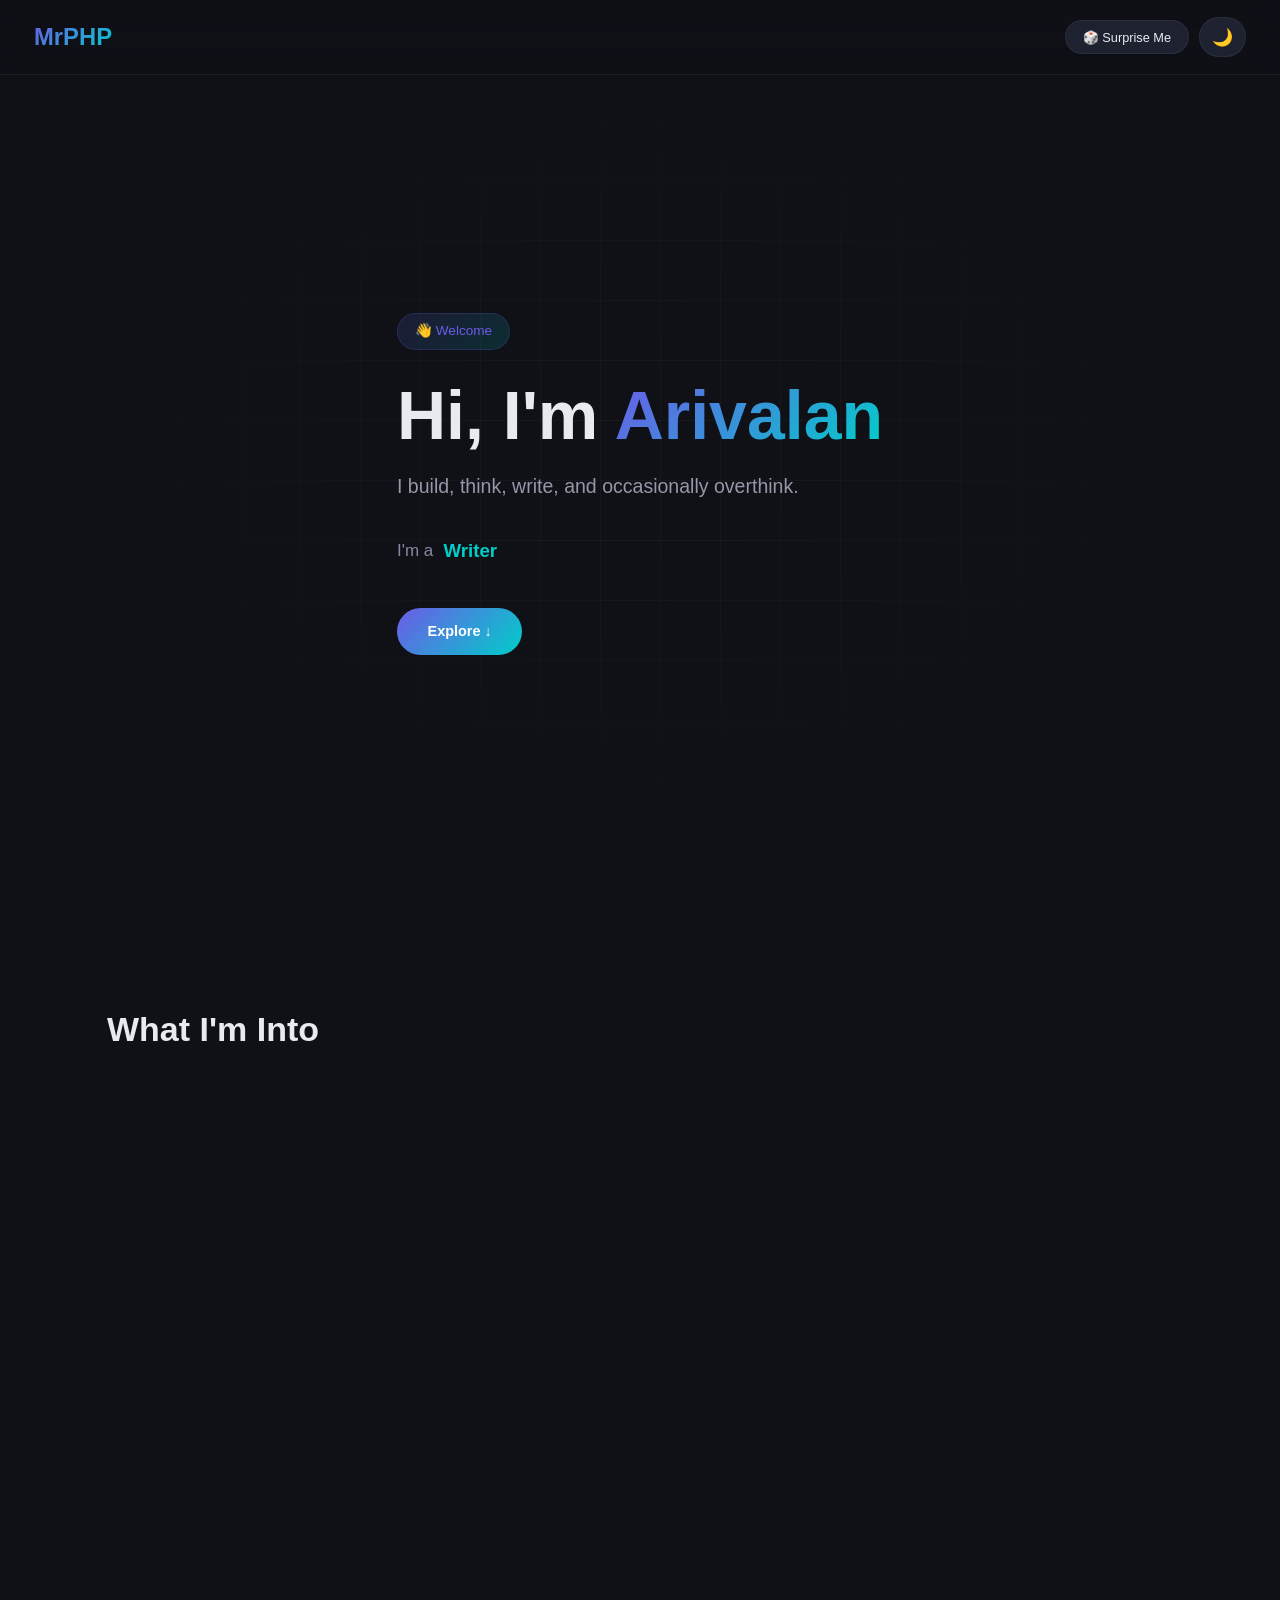
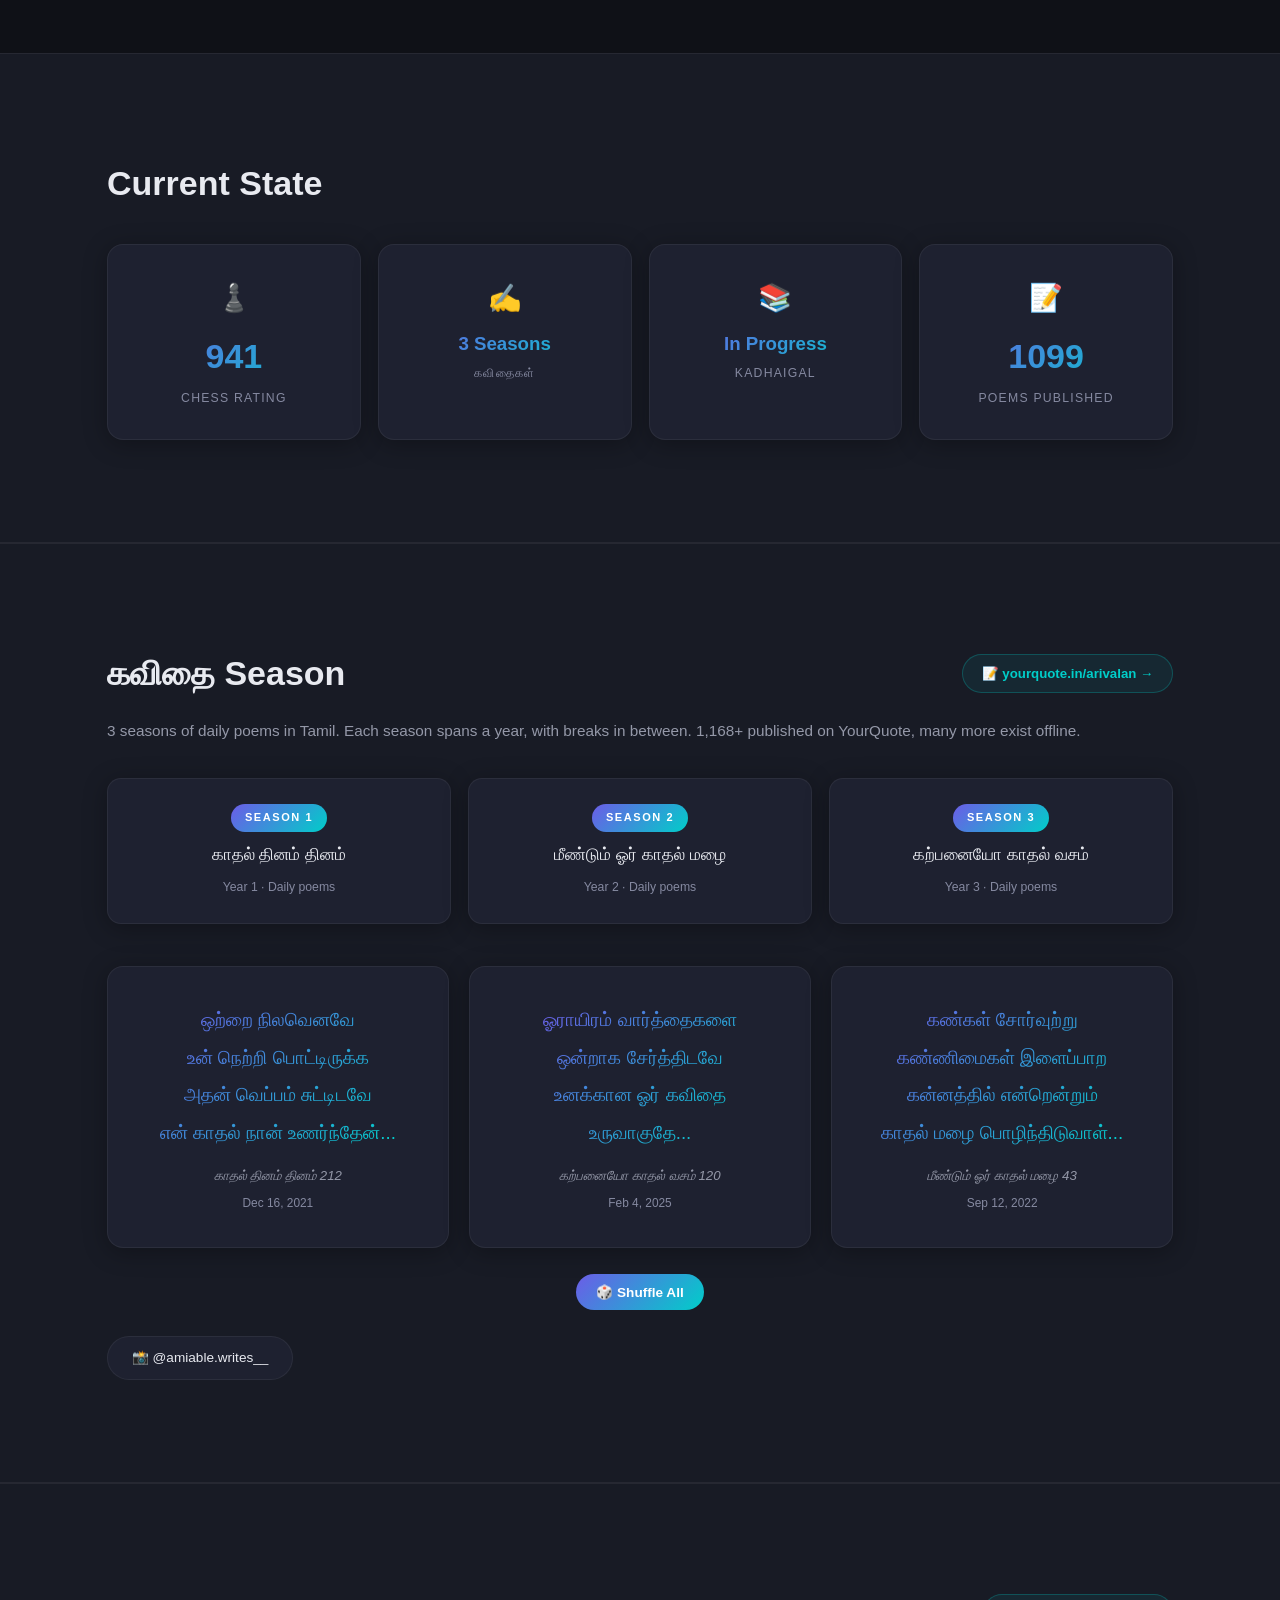
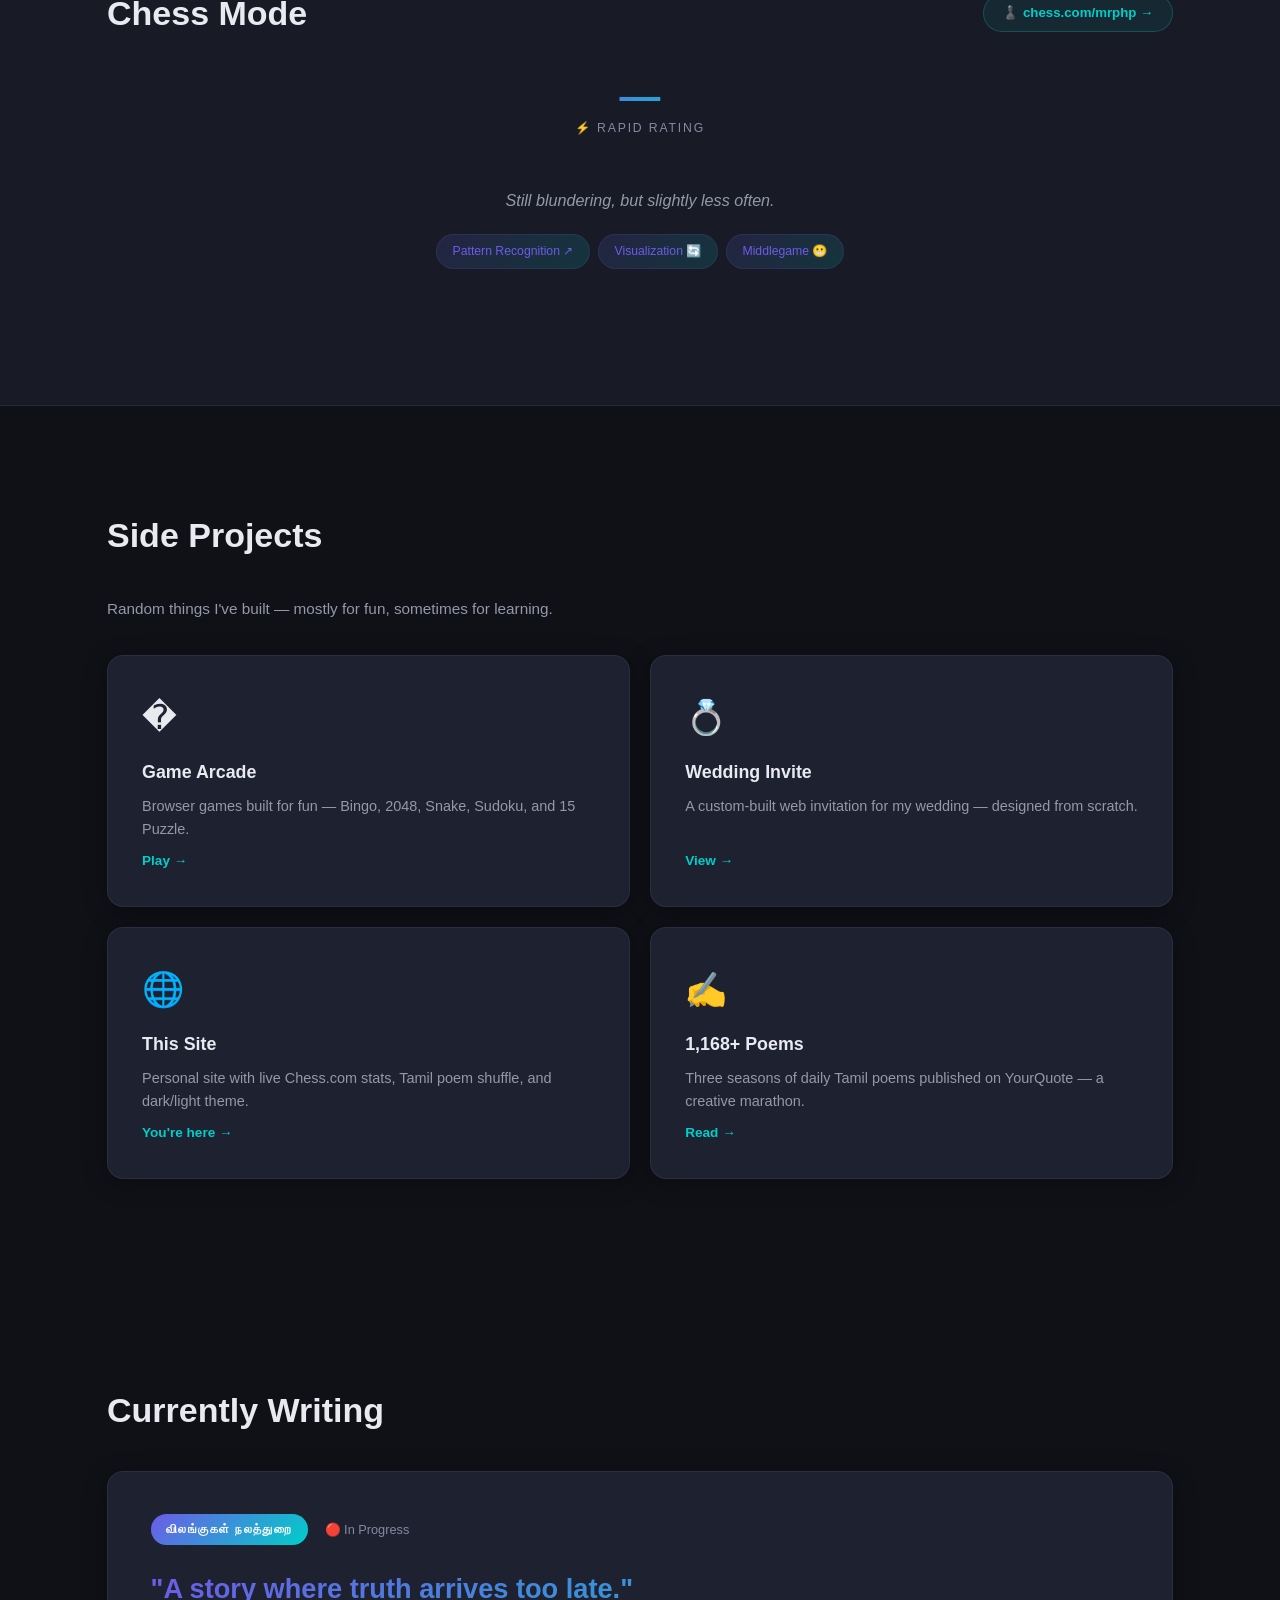
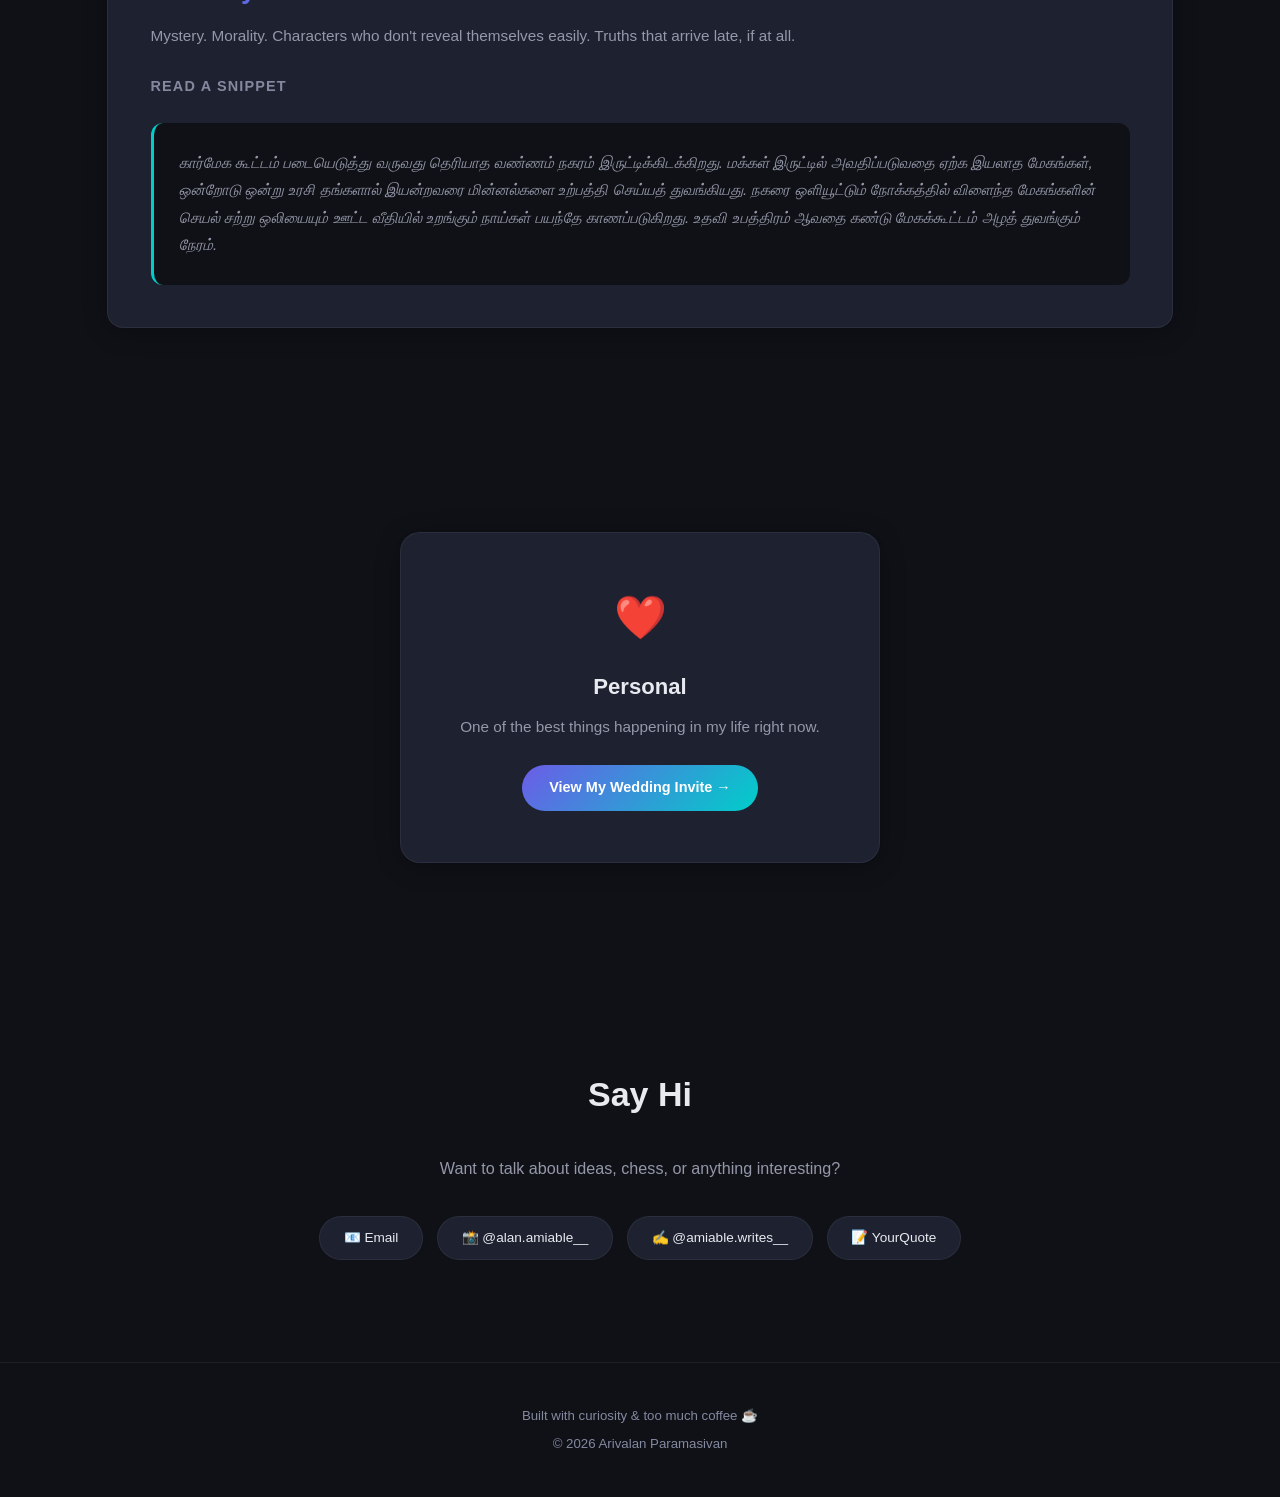
==== commit 458ad99d: "updated games" ====
--- a/index.html
+++ b/index.html
@@ -275,10 +275,10 @@
       <p class="projects-subtitle">Random things I've built — mostly for fun, sometimes for learning.</p>
       <div class="projects-grid">
         <div class="project-card">
-          <span class="project-emoji">🎯</span>
-          <h3>Bingo</h3>
-          <p>Real-time 2-player Indian-style Bingo — built as a PWA with React &amp; Socket.io.</p>
-          <a href="https://games.arivalan.in/bingo" class="project-link" target="_blank" rel="noopener noreferrer">Play →</a>
+          <span class="project-emoji">�</span>
+          <h3>Game Arcade</h3>
+          <p>Browser games built for fun — Bingo, 2048, Snake, Sudoku, and 15 Puzzle.</p>
+          <a href="https://games.arivalan.in" class="project-link" target="_blank" rel="noopener noreferrer">Play →</a>
         </div>
         <div class="project-card">
           <span class="project-emoji">💍</span>
